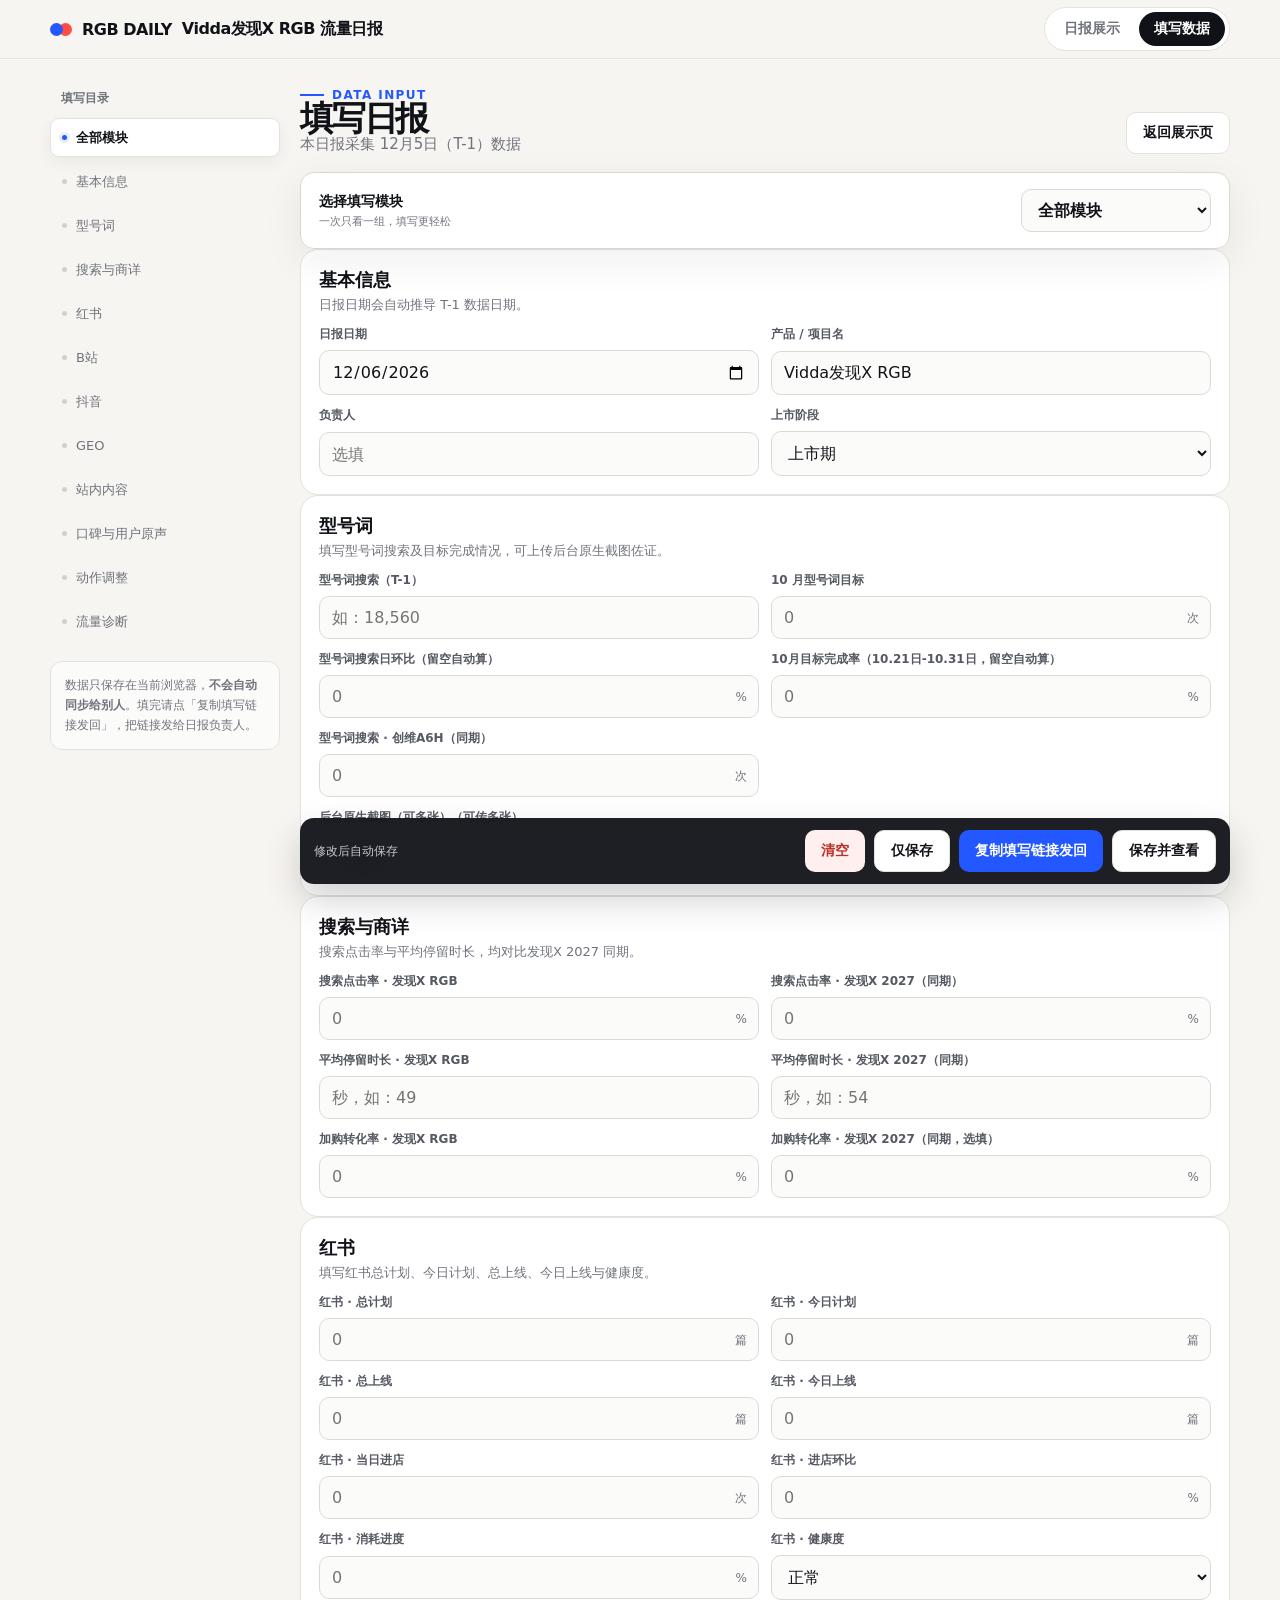
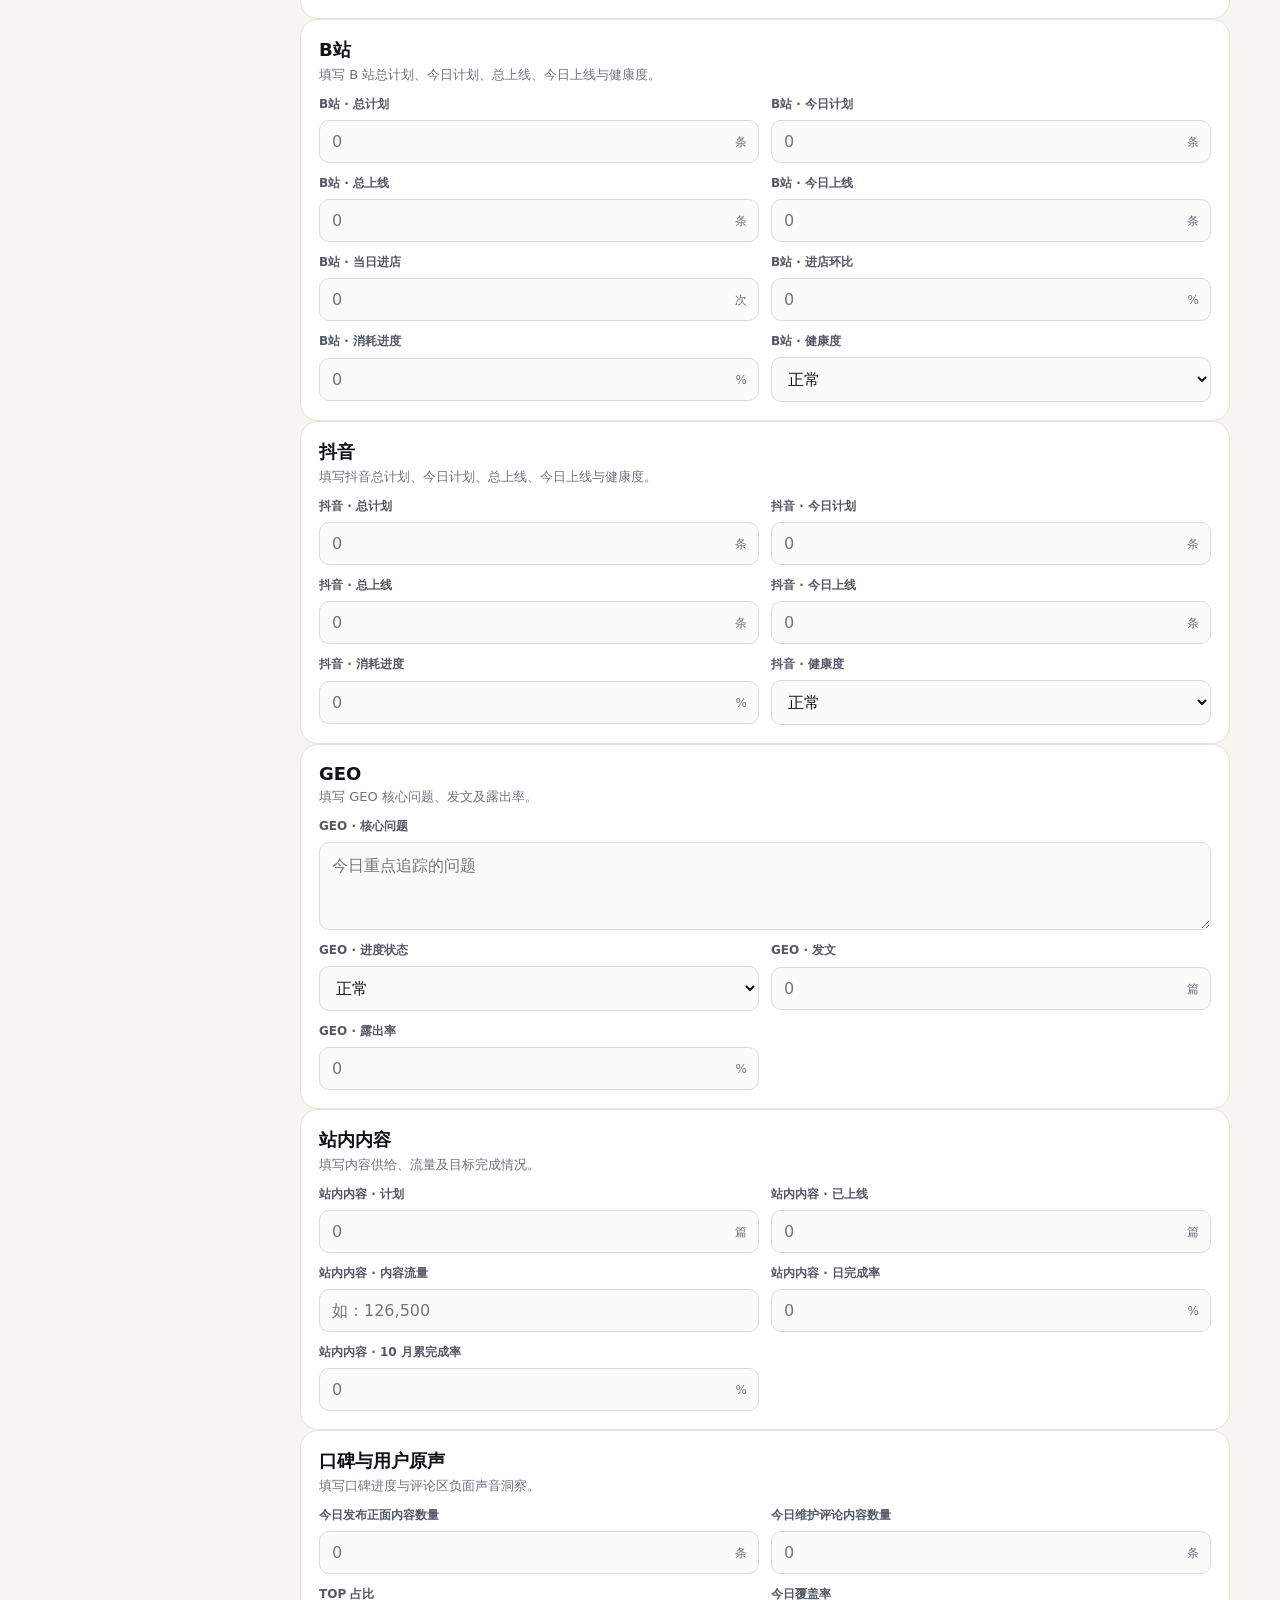
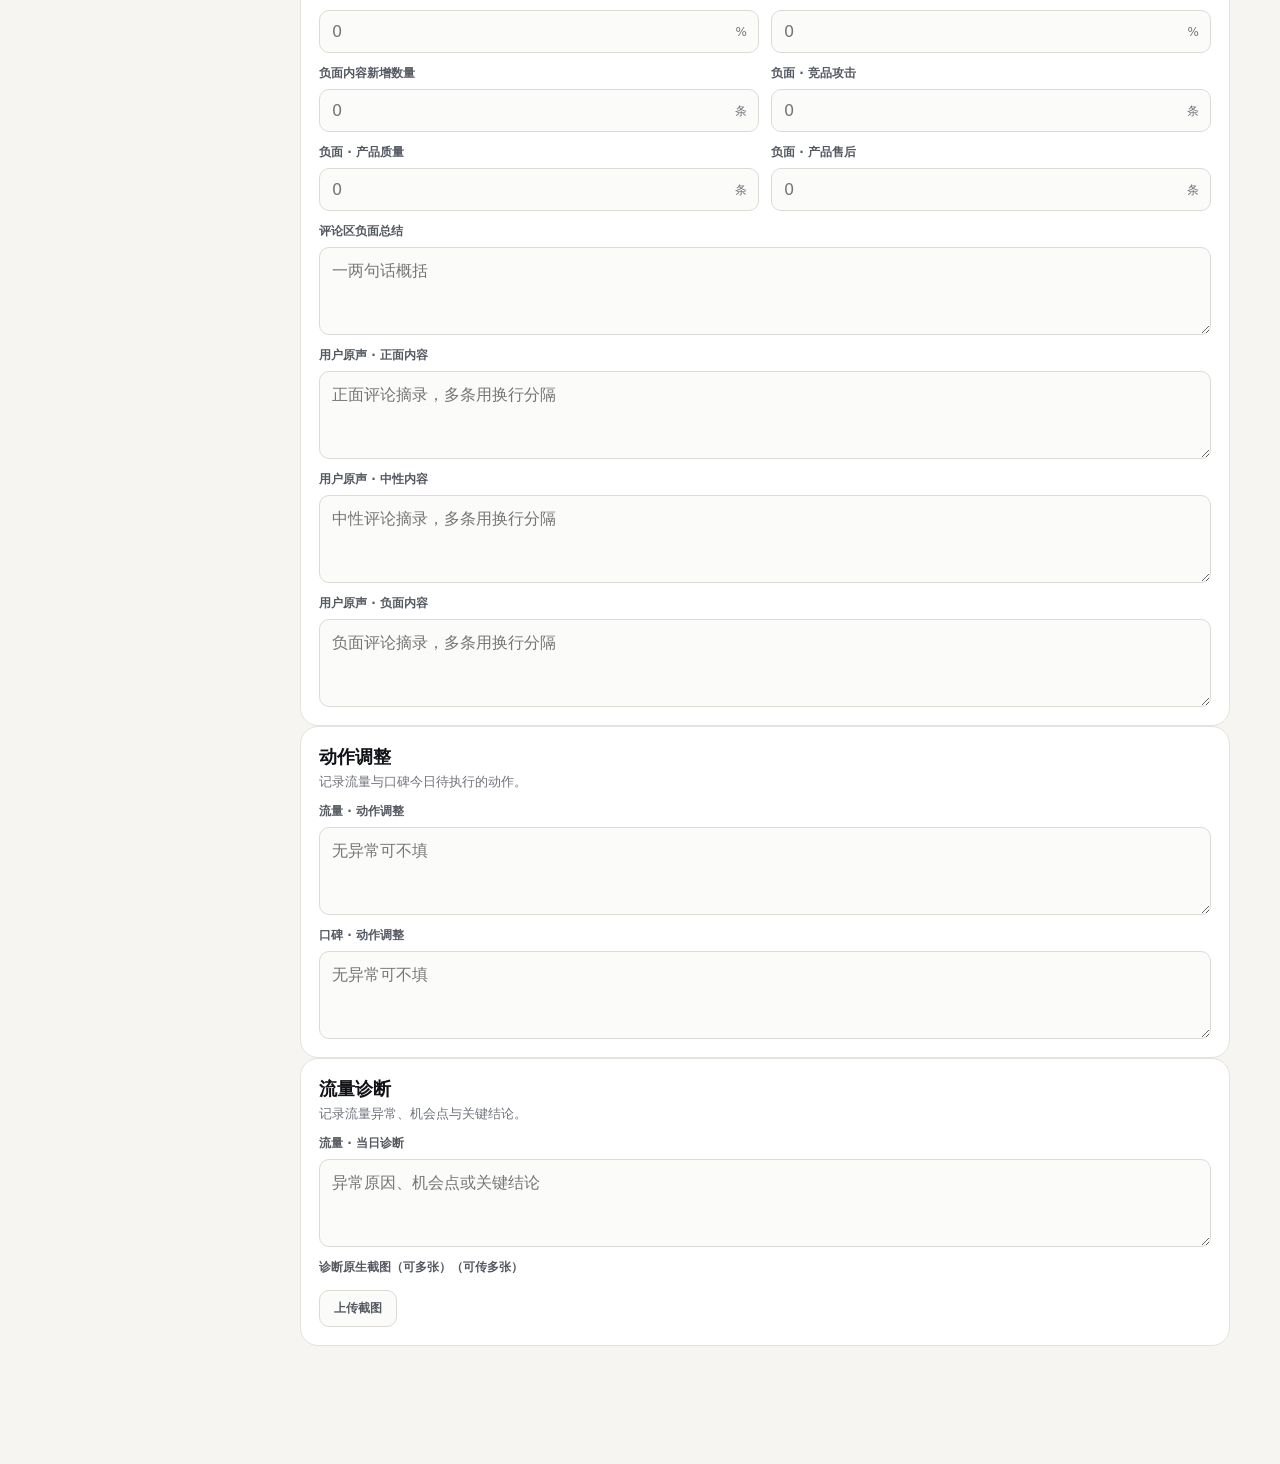
==== edit.html @ 8ae9f5fd "合并优先级改为：用户填写的非空值优先，归档只补空缺" ====
<!doctype html>
<html lang="zh-CN">
<head>
  <meta charset="utf-8">
  <meta name="viewport" content="width=device-width, initial-scale=1">
  <meta name="description" content="Vidda发现X RGB 流量日报填写页">
  <title>填写数据 · Vidda发现X RGB 流量日报</title>
  <link rel="stylesheet" href="styles.css">
</head>
<body>
  <header class="topbar">
    <div class="shell topbar-inner">
      <a class="brand" href="index.html"><i class="brand-mark"></i><span>RGB DAILY</span><span>Vidda发现X RGB 流量日报</span></a>
      <nav class="nav" aria-label="页面导航"><a href="index.html">日报展示</a><a class="active" href="edit.html">填写数据</a></nav>
    </div>
  </header>
  <main class="shell editor-wrap">
    <aside class="side-index">
      <div class="card-kicker" style="padding:0 11px 7px">填写目录</div>
      <nav id="section-nav"></nav>
      <div class="side-help">数据只保存在当前浏览器，<b>不会自动同步给别人</b>。填完请点「复制填写链接发回」，把链接发给日报负责人。</div>
    </aside>
    <div class="editor-main">
      <div class="editor-title">
        <div><div class="eyebrow">Data Input</div><h1>填写日报</h1><p class="subtitle" id="t1-hint">本日报采集 T-1 数据</p></div>
        <a class="btn secondary" href="index.html">返回展示页</a>
      </div>
      <form id="report-form"></form>
      <div class="editor-actions">
        <span class="save-state" id="save-state">修改后自动保存</span>
        <div class="actions"><button class="btn danger" type="button" id="reset-btn">清空</button><button class="btn secondary" type="button" id="save-btn">仅保存</button><button class="btn blue" type="button" id="shareback-btn">复制填写链接发回</button><button class="btn secondary" type="button" id="preview-btn">保存并查看</button></div>
      </div>
    </div>
  </main>
  <div class="toast" id="toast" role="status"></div>
  <script src="app.js?v=20261026d"></script>
  <script>
  /* 本机没有任何填写内容时，自动带入当天归档数据，避免打开是空表 */
  (function () {
    var STORE = 'rgb-daily-report-v1';
    var saved = {};
    try { saved = JSON.parse(localStorage.getItem(STORE) || '{}') || {}; } catch (e) { saved = {}; }
    var base = ['reportDate', 'productName', 'owner', 'stage'];
    var hasContent = Object.keys(saved).some(function (k) {
      return k.charAt(0) !== '_' && base.indexOf(k) < 0 && String(saved[k]).trim() !== '';
    });
    if (location.search.indexOf('d=') >= 0) return;
    var d = new Date(), p = function (n) { return String(n).padStart(2, '0'); };
    var date = d.getFullYear() + '-' + p(d.getMonth() + 1) + '-' + p(d.getDate());
    // 本地存的是今天这份就不覆盖；存的是旧日期则带入今天归档，避免编辑到过期数据
    if (hasContent && saved.reportDate === date) return;
    fetch('data/' + date + '.json', { cache: 'no-store' })
      .then(function (r) { return r.ok ? r.json() : null; })
      .catch(function () { return null; })
      .then(function (j) {
        if (!j || !Object.keys(j).length) return;
        localStorage.setItem(STORE, JSON.stringify(Object.assign({}, j, { reportDate: date })));
        location.reload();
      });
  })();
  </script>
</body>
</html>
---- styles.css ----
:root {
  --ink: #101217;
  --muted: #70737c;
  --paper: #f6f5f1;
  --card: #ffffff;
  --line: #e4e2dc;
  --blue: #2357ff;
  --red: #ff4d45;
  --green: #16875d;
  --amber: #c87b16;
  --radius: 18px;
  --shadow: 0 12px 40px rgba(23, 28, 43, .07);
}

* { box-sizing: border-box; }
html { scroll-behavior: smooth; }
body {
  margin: 0;
  background: var(--paper);
  color: var(--ink);
  font-family: Inter, "PingFang SC", "Microsoft YaHei", system-ui, -apple-system, sans-serif;
  -webkit-font-smoothing: antialiased;
}
button, input, textarea, select { font: inherit; }
a { color: inherit; }

.shell { width: min(1180px, calc(100% - 32px)); margin: 0 auto; }
.topbar {
  position: sticky; top: 0; z-index: 30;
  background: rgba(246, 245, 241, .86); backdrop-filter: blur(16px);
  border-bottom: 1px solid rgba(30, 30, 30, .08);
}
.topbar-inner { height: 58px; display: flex; align-items: center; justify-content: space-between; gap: 20px; }
.brand { display: flex; align-items: center; gap: 10px; font-weight: 850; letter-spacing: -.03em; text-decoration: none; }
.brand-mark { width: 13px; height: 13px; border-radius: 50%; background: var(--blue); box-shadow: 9px 0 0 var(--red); margin-right: 9px; }
.nav { display: flex; gap: 4px; padding: 4px; border: 1px solid var(--line); border-radius: 99px; background: #fff; }
.nav a { padding: 8px 15px; border-radius: 99px; text-decoration: none; color: var(--muted); font-size: 14px; font-weight: 700; }
.nav a.active { background: var(--ink); color: white; }

.hero { padding: 30px 0 18px; display: grid; grid-template-columns: 1fr auto; align-items: end; gap: 32px; }
.eyebrow { display: inline-flex; gap: 8px; align-items: center; color: var(--blue); font-size: 12px; font-weight: 900; letter-spacing: .12em; text-transform: uppercase; }
.eyebrow::before { content: ""; width: 24px; height: 2px; background: var(--blue); }
h1 { margin: 8px 0 8px; font-size: clamp(32px, 5vw, 58px); line-height: .98; letter-spacing: -.065em; }
.subtitle { margin: 0; color: var(--muted); font-size: 15px; }
.hero-date { text-align: right; }
.hero-date strong { display: block; font-size: 32px; letter-spacing: -.04em; }
.hero-date span { color: var(--muted); font-size: 13px; }

.actions { display: flex; flex-wrap: wrap; gap: 9px; }
.btn { border: 0; cursor: pointer; display: inline-flex; gap: 7px; align-items: center; justify-content: center; padding: 11px 16px; border-radius: 10px; background: var(--ink); color: white; font-weight: 750; font-size: 14px; text-decoration: none; transition: transform .15s ease, opacity .15s ease; }
.btn:hover { transform: translateY(-1px); }
.btn:disabled { cursor: wait; opacity: .65; transform: none; }
.btn.secondary { background: white; color: var(--ink); border: 1px solid var(--line); }
.btn.blue { background: var(--blue); }
.btn.danger { background: #fff0ef; color: #be2e28; }
.btn.small { padding: 8px 12px; font-size: 13px; }
.day-banner { display: flex; align-items: center; gap: 16px; flex-wrap: wrap; margin-bottom: 16px; padding: 13px 16px; border: 1px solid #ffe2b8; border-radius: 13px; background: #fff9ef; }
.day-banner p { flex: 1; min-width: 220px; margin: 0; color: #8a6320; font-size: 13px; line-height: 1.55; }
.day-banner p b { color: #7a5210; }

.report-grid { display: grid; grid-template-columns: repeat(12, 1fr); gap: 12px; padding-bottom: 36px; }
.card { grid-column: span 12; background: var(--card); border: 1px solid var(--line); border-radius: var(--radius); padding: 17px 18px; box-shadow: var(--shadow); }
.card.half { grid-column: span 6; }
.card.third { grid-column: span 4; }
.card-head { display: flex; justify-content: space-between; align-items: center; gap: 16px; margin-bottom: 13px; }
.card h2 { margin: 0; font-size: 18px; letter-spacing: -.03em; }
.card-kicker { color: var(--muted); font-size: 12px; font-weight: 700; }
.accent-line { width: 46px; height: 4px; background: var(--blue); border-radius: 5px; }
.accent-line.red { background: var(--red); }
.accent-line.green { background: var(--green); }
.accent-line.amber { background: var(--amber); }

.metrics { display: grid; grid-template-columns: repeat(4, minmax(0, 1fr)); gap: 1px; background: var(--line); border: 1px solid var(--line); border-radius: 13px; overflow: hidden; }
.metric-groups { display: grid; gap: 12px; }
.metric-group { display: grid; gap: 8px; }
.metric-group-label { display: flex; align-items: center; gap: 9px; color: #555962; font-size: 12px; font-weight: 850; letter-spacing: .04em; }
.metric-group-label::before { content: ""; width: 7px; height: 7px; border-radius: 50%; background: var(--blue); }
.metric-group-label small { margin-left: auto; color: #90939b; font-size: 11px; font-weight: 600; letter-spacing: 0; }
.metric-group.secondary .metric-group-label::before { background: var(--red); }
.metric { background: #fff; padding: 12px 13px; min-height: 76px; }
.metric label { display: block; color: var(--muted); font-size: 12px; line-height: 1.35; min-height: 0; }
.metric strong { display: block; margin-top: 5px; font-size: 22px; letter-spacing: -.04em; overflow-wrap: anywhere; }
.metric strong.empty { color: #c8c6c0; }
.metrics.comparison-grid { grid-template-columns: repeat(2, minmax(0, 1fr)); }
.benchmark-col { display: grid; gap: 8px; align-content: start; min-width: 0; }
.benchmark-col .trend-chart { min-width: 0; }
.metric.with-benchmark { min-height: 98px; display: flex; flex-direction: column; }
.benchmark { display: flex; align-items: baseline; gap: 8px; margin-top: auto; padding-top: 8px; border-top: 1px dashed #e6e4df; color: #8a8880; font-size: 12.5px; line-height: 1.35; }
.benchmark b { font-size: 16px; font-weight: 800; color: #4a4843; letter-spacing: -.02em; white-space: nowrap; }
.trend-panel { margin-top: 2px; border: 1px solid var(--line); border-radius: 13px; background: #fbfbfa; overflow: hidden; }
.trend-panel summary { display: flex; align-items: center; justify-content: space-between; gap: 18px; padding: 11px 15px; cursor: pointer; list-style: none; user-select: none; }
.trend-panel summary::-webkit-details-marker { display: none; }
.trend-panel summary span { display: flex; align-items: baseline; gap: 10px; }
.trend-panel summary b { font-size: 13px; }
.trend-panel summary small { color: var(--muted); font-size: 11px; }
.trend-panel summary i { color: #8c8f97; font-size: 11px; font-style: normal; }
.trend-panel summary i::before { content: "点击展开"; }
.trend-panel summary i::after { content: "↓"; display: inline-block; margin-left: 7px; transition: transform .2s ease; }
.trend-panel[open] summary { border-bottom: 1px solid var(--line); background: white; }
.trend-panel[open] summary i::before { content: "收起"; }
.trend-panel[open] summary i::after { transform: rotate(180deg); }
.trend-chart-head { display: flex; justify-content: space-between; align-items: baseline; padding: 12px 16px 0; color: var(--muted); font-size: 11px; }
.trend-chart-head b { color: var(--ink); font-size: 14px; }
.trend-chart-scroll { overflow-x: auto; padding: 0 8px 6px; }
.trend-chart { display: block; width: 100%; min-width: 560px; height: 210px; overflow: visible; }
.trend-chart-lg { min-width: 720px; height: 205px; }
.trend-chart-lg .trend-grid text, .trend-chart-lg .trend-date { font-size: 13px; }
.trend-chart-lg .trend-value { font-size: 14px; }
.trend-chart-lg .trend-line { stroke-width: 3.5; }
.trend-chart-lg .trend-point circle { r: 6; stroke-width: 3.5; }
.trend-panel-lg .trend-chart-head b { font-size: 17px; }
.trend-panel-lg summary b { font-size: 14px; }
.trend-grid line { stroke: #e6e7eb; stroke-width: 1; stroke-dasharray: 4 5; }
.trend-grid text, .trend-date { fill: #90939b; font-size: 10px; }
.trend-area { fill: rgba(35,87,255,.07); }
.trend-line { fill: none; stroke: var(--blue); stroke-width: 3; stroke-linecap: round; stroke-linejoin: round; }
.trend-point circle { fill: white; stroke: var(--blue); stroke-width: 3; }
.trend-value { fill: #343842; font-size: 10px; font-weight: 750; }
.trend-empty { padding: 18px; color: #aaa9a4; font-size: 13px; text-align: center; }
.subsection { margin-top: 16px; padding-top: 13px; border-top: 1px solid var(--line); }
.subsection.is-first { margin-top: 0; padding-top: 0; border-top: 0; }
.subsection-title { display: flex; align-items: baseline; justify-content: space-between; gap: 12px; margin-bottom: 12px; font-size: 14px; font-weight: 850; }
.subsection-title small { color: var(--muted); font-size: 10px; letter-spacing: .12em; }
.content-metrics { grid-template-columns: repeat(3, minmax(0, 1fr)); }
.rep-metrics { grid-template-columns: repeat(4, minmax(0, 1fr)); }
.content-metrics .metric, .rep-metrics .metric { padding: 13px 14px; min-height: 72px; }
.content-metrics .metric label, .rep-metrics .metric label { min-height: 0; font-size: 11px; line-height: 1.3; }
.content-metrics .metric strong, .rep-metrics .metric strong { margin-top: 5px; font-size: 18px; letter-spacing: -.03em; }
.reputation-layout { display: grid; grid-template-columns: 1fr 1fr; gap: 28px; }
.reputation-metrics { grid-template-columns: repeat(2, minmax(0, 1fr)); }
.voice-stack { display: grid; align-content: start; }
.diagnosis-inline { margin-top: 28px; }

.channel-grid { display: grid; grid-template-columns: repeat(2, minmax(0, 1fr)); gap: 10px; }
.channel-card { padding: 13px 14px; border: 1px solid var(--line); border-radius: 13px; background: #fff; }
.channel-name { display: flex; align-items: center; gap: 8px; margin-bottom: 10px; font-size: 15px; font-weight: 850; }
.dot { width: 8px; height: 8px; border-radius: 50%; background: var(--blue); }
.channel-card:nth-child(2) .dot { background: #ef4f71; }
.channel-card:nth-child(3) .dot { background: #111; }
.channel-card:nth-child(4) .dot { background: var(--green); }
.channel-stats { display: grid; grid-template-columns: repeat(4, minmax(0, 1fr)); gap: 9px 8px; }
.channel-stats.geo-stats { grid-template-columns: repeat(2, minmax(0, 1fr)); }
.channel-stat { min-width: 0; }
.channel-stat.wide { grid-column: 1 / -1; }
.channel-stat span { display: block; color: var(--muted); font-size: 10px; line-height: 1.3; }
.channel-stat b { display: block; margin-top: 3px; color: #353943; font-size: 16px; font-weight: 750; line-height: 1.35; overflow-wrap: anywhere; letter-spacing: -.02em; }
.cost-stat { padding-top: 2px; border-top: 1px dashed var(--line); margin-top: 2px; }
.cost-bar { height: 5px; margin-top: 7px; border-radius: 4px; background: #ecedf1; overflow: hidden; }
.cost-bar i { display: block; height: 100%; border-radius: 4px; background: linear-gradient(90deg, #6d92ff, #2357ff); transition: width .35s ease; }
.dod-tag { display: inline-block; margin-top: 3px; font-size: 11px; font-weight: 800; letter-spacing: 0; }
.dod-tag.up { color: #d8382f; }
.dod-tag.down { color: #16875d; }
.dod-tag.flat { color: #90939b; }
.health-chip { display: inline-flex; align-items: center; padding: 2px 9px; border-radius: 999px; font-size: 11px; font-weight: 800; letter-spacing: 0; }
.health-chip.ok { background: #e6f6ee; color: #16875d; }
.health-chip.lag { background: #ffeeed; color: #d8382f; }
.health-chip.geo-ok { background: #ffeeed; color: #d8382f; }
.health-chip.geo-lag { background: #eaf1ff; color: #2357ff; }
.card-title-row { display: flex; align-items: center; gap: 12px; flex-wrap: wrap; }
.time-chip { display: inline-flex; align-items: center; padding: 4px 10px; border-radius: 999px; background: #eef2ff; color: #2357ff; font-size: 11px; font-weight: 750; letter-spacing: 0; white-space: nowrap; }
.neg-pie-wrap { display: flex; align-items: center; gap: 18px; padding: 12px 14px; border: 1px solid var(--line); border-radius: 13px; background: #fff; }
.insight-row { display: flex; gap: 16px; align-items: center; }
.insight-row .neg-pie-wrap { flex: 0 0 58%; min-width: 0; }
.insight-row .note { flex: 1; min-width: 0; }
.neg-total { flex: 0 0 auto; padding-right: 24px; margin-right: -4px; border-right: 1px solid var(--line); min-width: 108px; }
.neg-total span { display: block; color: var(--muted); font-size: 11px; line-height: 1.3; }
.neg-total b { display: block; margin-top: 7px; color: #343842; font-size: 30px; font-weight: 800; letter-spacing: -.045em; line-height: 1; }
.neg-total b small { margin-left: 3px; font-size: 13px; font-weight: 700; color: var(--muted); letter-spacing: 0; }
.neg-total b.empty { font-size: 18px; color: #c8c6c0; letter-spacing: 0; }
.neg-pie { width: 128px; height: 128px; flex: 0 0 auto; }
.neg-pie-total { font-size: 22px; font-weight: 800; fill: #343842; }
.neg-pie-unit { font-size: 10px; fill: #90939b; }
.neg-pie-empty { padding: 26px 18px; color: #aaa9a4; font-size: 13px; text-align: center; flex: 1; }
.neg-legend { display: grid; gap: 10px; flex: 1; min-width: 0; }
.neg-legend-item { display: flex; align-items: center; gap: 9px; font-size: 13px; }
.neg-legend-item i { width: 9px; height: 9px; border-radius: 3px; flex: 0 0 auto; }
.neg-legend-item span { color: #555962; flex: 1; }
.neg-legend-item b { font-weight: 750; color: #353943; }
.neg-legend-item small { color: #90939b; min-width: 34px; text-align: right; }

.note { border-left: 3px solid var(--blue); padding: 3px 0 3px 16px; line-height: 1.75; color: #353943; white-space: pre-wrap; }
.note.negative { border-color: var(--red); }
.note.positive { border-color: #2aa06a; }
.note + .note { margin-top: 12px; }
.note-label { display: block; color: var(--muted); font-size: 12px; font-weight: 800; margin-bottom: 2px; }
.empty-state { color: #aaa9a4; font-size: 14px; }

/* 原位可编辑：默认无痕，hover 浅底，focus 蓝底 */
[contenteditable="true"] { outline: none; border-radius: 5px; padding: 0 3px; margin: 0 -3px; cursor: text; }
[contenteditable="true"]:hover { background: #f1f3fb; box-shadow: 0 0 0 3px #f1f3fb; }
[contenteditable="true"]:focus { background: #e8eeff; box-shadow: 0 0 0 3px #e8eeff; }
.note-body { display: block; }
.note-body:empty::before { content: "点击填写"; color: #c8c6c0; }
.health-chip[data-health] { cursor: pointer; }
@media print {
  [contenteditable="true"] { background: none !important; box-shadow: none !important; }
}

.shot-view { margin-top: 10px; display: flex; flex-wrap: wrap; gap: 8px; align-items: flex-start; }
.shot-view img { display: block; height: 104px; width: auto; max-width: 190px; object-fit: cover; border: 1px solid var(--line); border-radius: 9px; cursor: zoom-in; }
.shot-view.voice { flex-direction: row; flex-wrap: wrap; }
.shot-view.voice img { height: 200px; width: auto; max-width: 400px; object-fit: contain; background: #fff; border-radius: 10px; }
.num-hl { font-weight: 800; color: #191817; background: #ffe9a8; padding: 0 3px; border-radius: 3px; }
#rich-bar { position: absolute; z-index: 260; display: flex; gap: 4px; padding: 4px; border-radius: 10px; background: #fff; border: 1px solid var(--line); box-shadow: 0 8px 24px rgba(0, 0, 0, .16); }
#rich-bar button { border: 0; background: #f4f3f0; border-radius: 7px; padding: 4px 10px; font-size: 12px; font-weight: 750; cursor: pointer; }
#rich-bar button[data-c="#d8382f"] { color: #d8382f; }
#rich-bar button[data-c="#2357ff"] { color: #2357ff; }
.note-body font { font-weight: 800; }
.note-label { display: flex; align-items: center; justify-content: space-between; }
.auto-btn { border: 1px solid var(--line); border-radius: 999px; background: #fff; color: var(--blue); font-size: 11px; font-weight: 750; padding: 2px 10px; cursor: pointer; }
.auto-btn:hover { border-color: var(--blue); background: #eef3ff; }
.shot-field { gap: 8px; }
.shot-preview { display: flex; flex-wrap: wrap; gap: 10px; }
.shot-thumb { position: relative; display: inline-block; }
.shot-thumb img { display: block; height: 96px; width: auto; max-width: 180px; object-fit: cover; border: 1px solid var(--line); border-radius: 9px; cursor: zoom-in; }
.shot-thumb .shot-remove { position: absolute; top: -7px; right: -7px; width: 20px; height: 20px; padding: 0; border: 0; border-radius: 50%; background: rgba(24, 23, 21, .78); color: #fff; font-size: 12px; line-height: 20px; cursor: pointer; }
.shot-btn { display: inline-flex; align-items: center; justify-content: center; width: fit-content; padding: 9px 14px; border: 1px solid #dcdad4; border-radius: 10px; background: #fbfbfa; font-size: 13px; font-weight: 750; cursor: pointer; }
.shot-btn:hover { border-color: var(--blue); color: var(--blue); }

.footer { border-top: 1px solid var(--line); padding: 16px 0 24px; color: var(--muted); font-size: 12px; display: flex; justify-content: space-between; gap: 20px; }

/* Editor */
.editor-wrap { display: grid; grid-template-columns: 230px minmax(0, 1fr); gap: 20px; align-items: start; padding: 22px 0 40px; }
.side-index { position: sticky; top: 90px; display: grid; gap: 4px; }
#section-nav { display: grid; gap: 5px; width: 100%; }
.side-index a { display: flex; align-items: center; gap: 9px; width: 100%; min-height: 39px; padding: 9px 11px; border: 1px solid transparent; border-radius: 9px; color: var(--muted); font-size: 13px; text-decoration: none; white-space: nowrap; }
.side-index a::before { content: ""; flex: 0 0 auto; width: 5px; height: 5px; border-radius: 50%; background: #d2d0ca; }
.side-index a:hover { background: rgba(255,255,255,.65); color: var(--ink); }
.side-index a.active { border-color: var(--line); background: white; color: var(--ink); font-weight: 800; box-shadow: 0 5px 16px rgba(23,28,43,.06); }
.side-index a.active::before { background: var(--blue); box-shadow: 0 0 0 3px rgba(35,87,255,.1); }
.side-help { margin-top: 16px; padding: 14px; border: 1px solid var(--line); background: rgba(255,255,255,.6); border-radius: 12px; color: var(--muted); font-size: 12px; line-height: 1.65; }
.editor-main { display: grid; gap: 12px; }
.editor-title { display: flex; align-items: end; justify-content: space-between; gap: 20px; margin-bottom: 6px; }
.editor-title h1 { font-size: 34px; margin: 0; }
.form-card { background: white; border: 1px solid var(--line); border-radius: var(--radius); padding: 18px; scroll-margin-top: 90px; }
.form-card.module-hidden { display: none; }
.module-picker { position: sticky; top: 78px; z-index: 15; display: flex; align-items: center; justify-content: space-between; gap: 20px; padding: 16px 18px; border: 1px solid #d9d7d1; border-radius: 14px; background: rgba(255,255,255,.94); box-shadow: var(--shadow); backdrop-filter: blur(12px); scroll-margin-top: 82px; }
.module-picker span { display: block; font-size: 14px; font-weight: 850; }
.module-picker small { display: block; margin-top: 3px; color: var(--muted); font-size: 11px; }
.module-picker select { min-width: 190px; border: 1px solid #dcdad4; border-radius: 10px; background: #fbfbfa; padding: 10px 34px 10px 12px; color: var(--ink); font-weight: 750; outline: none; }
.module-picker select:focus { border-color: var(--blue); box-shadow: 0 0 0 3px rgba(35,87,255,.1); }
.form-card h2 { margin: 0 0 4px; font-size: 18px; }
.form-desc { color: var(--muted); font-size: 13px; margin-bottom: 12px; }
.form-grid { display: grid; grid-template-columns: repeat(2, minmax(0, 1fr)); gap: 12px; }
.field { display: grid; gap: 7px; }
.field.full { grid-column: 1 / -1; }
.field label { font-size: 12px; font-weight: 800; color: #555962; }
.field input, .field textarea, .field select { width: 100%; border: 1px solid #dcdad4; background: #fbfbfa; border-radius: 10px; padding: 11px 12px; outline: none; color: var(--ink); }
.field input:focus, .field textarea:focus, .field select:focus { border-color: var(--blue); box-shadow: 0 0 0 3px rgba(35,87,255,.1); background: white; }
.field textarea { min-height: 88px; resize: vertical; line-height: 1.55; }
.unit-input { position: relative; }
.unit-input input { padding-right: 52px; }
.unit-input span { position: absolute; right: 12px; top: 50%; transform: translateY(-50%); color: var(--muted); font-size: 12px; pointer-events: none; }
.editor-actions { position: sticky; bottom: 16px; z-index: 20; display: flex; justify-content: space-between; align-items: center; gap: 12px; background: rgba(16,18,23,.94); color: white; padding: 12px 14px; border-radius: 14px; box-shadow: 0 16px 36px rgba(0,0,0,.18); backdrop-filter: blur(12px); }
.save-state { font-size: 12px; color: #c7c9cf; }
.toast { position: fixed; left: 50%; bottom: 28px; transform: translate(-50%, 20px); background: var(--ink); color: white; padding: 11px 16px; border-radius: 10px; opacity: 0; pointer-events: none; transition: .2s; z-index: 50; font-size: 13px; box-shadow: var(--shadow); }
.toast.show { opacity: 1; transform: translate(-50%, 0); }
.exporting-image .actions { display: none !important; }
.exporting-image .trend-panel:not([open]) { display: none; }

@media (max-width: 800px) {
  .shell { width: min(100% - 20px, 680px); }
  .topbar-inner { height: 60px; }
  .brand span:last-child { display: none; }
  .hero { padding-top: 38px; grid-template-columns: 1fr; }
  .hero-date { text-align: left; }
  .card.half, .card.third { grid-column: span 12; }
  .metrics { grid-template-columns: repeat(2, 1fr); }
  .metrics.comparison-grid { grid-template-columns: 1fr; }
  .trend-panel summary span { align-items: flex-start; flex-direction: column; gap: 2px; }
  .content-metrics, .reputation-metrics { grid-template-columns: repeat(2, 1fr); }
  .neg-pie-wrap { flex-wrap: wrap; gap: 18px; }
  .neg-total { border-right: 0; padding-right: 0; margin-right: 0; min-width: 0; }
  .reputation-layout { grid-template-columns: 1fr; }
  .channel-grid { grid-template-columns: 1fr; }
  .editor-wrap { grid-template-columns: 1fr; }
  .side-index { display: none; }
  .module-picker { top: 70px; align-items: stretch; flex-direction: column; gap: 10px; }
  .module-picker select { width: 100%; }
  .form-grid { grid-template-columns: 1fr; }
  .field.full { grid-column: auto; }
  .editor-title { align-items: start; flex-direction: column; }
  .editor-actions { flex-direction: column; align-items: stretch; }
  .editor-actions .actions { display: grid; grid-template-columns: 1fr 1fr; }
}

@media print {
  body { background: white; }
  .topbar, .actions, .footer { display: none !important; }
  .shell { width: 100%; }
  .hero { padding: 14px 0 16px; }
  .report-grid { gap: 10px; padding: 0; }
  .card { box-shadow: none; break-inside: avoid; padding: 14px; }
}

/* 日期切换（后加，沿用页面现有变量） */
.date-switch { margin-top: 10px; }
.date-switch select {
  font: inherit; font-size: 13px; font-weight: 600; color: var(--ink);
  background: white; border: 1px solid var(--line); border-radius: 9px;
  padding: 7px 10px; cursor: pointer; outline: none; max-width: 160px;
}
.date-switch select:hover { border-color: #C9C2B4; }
.date-switch select:focus { border-color: var(--blue); }
@media print { .date-switch { display: none !important; } }
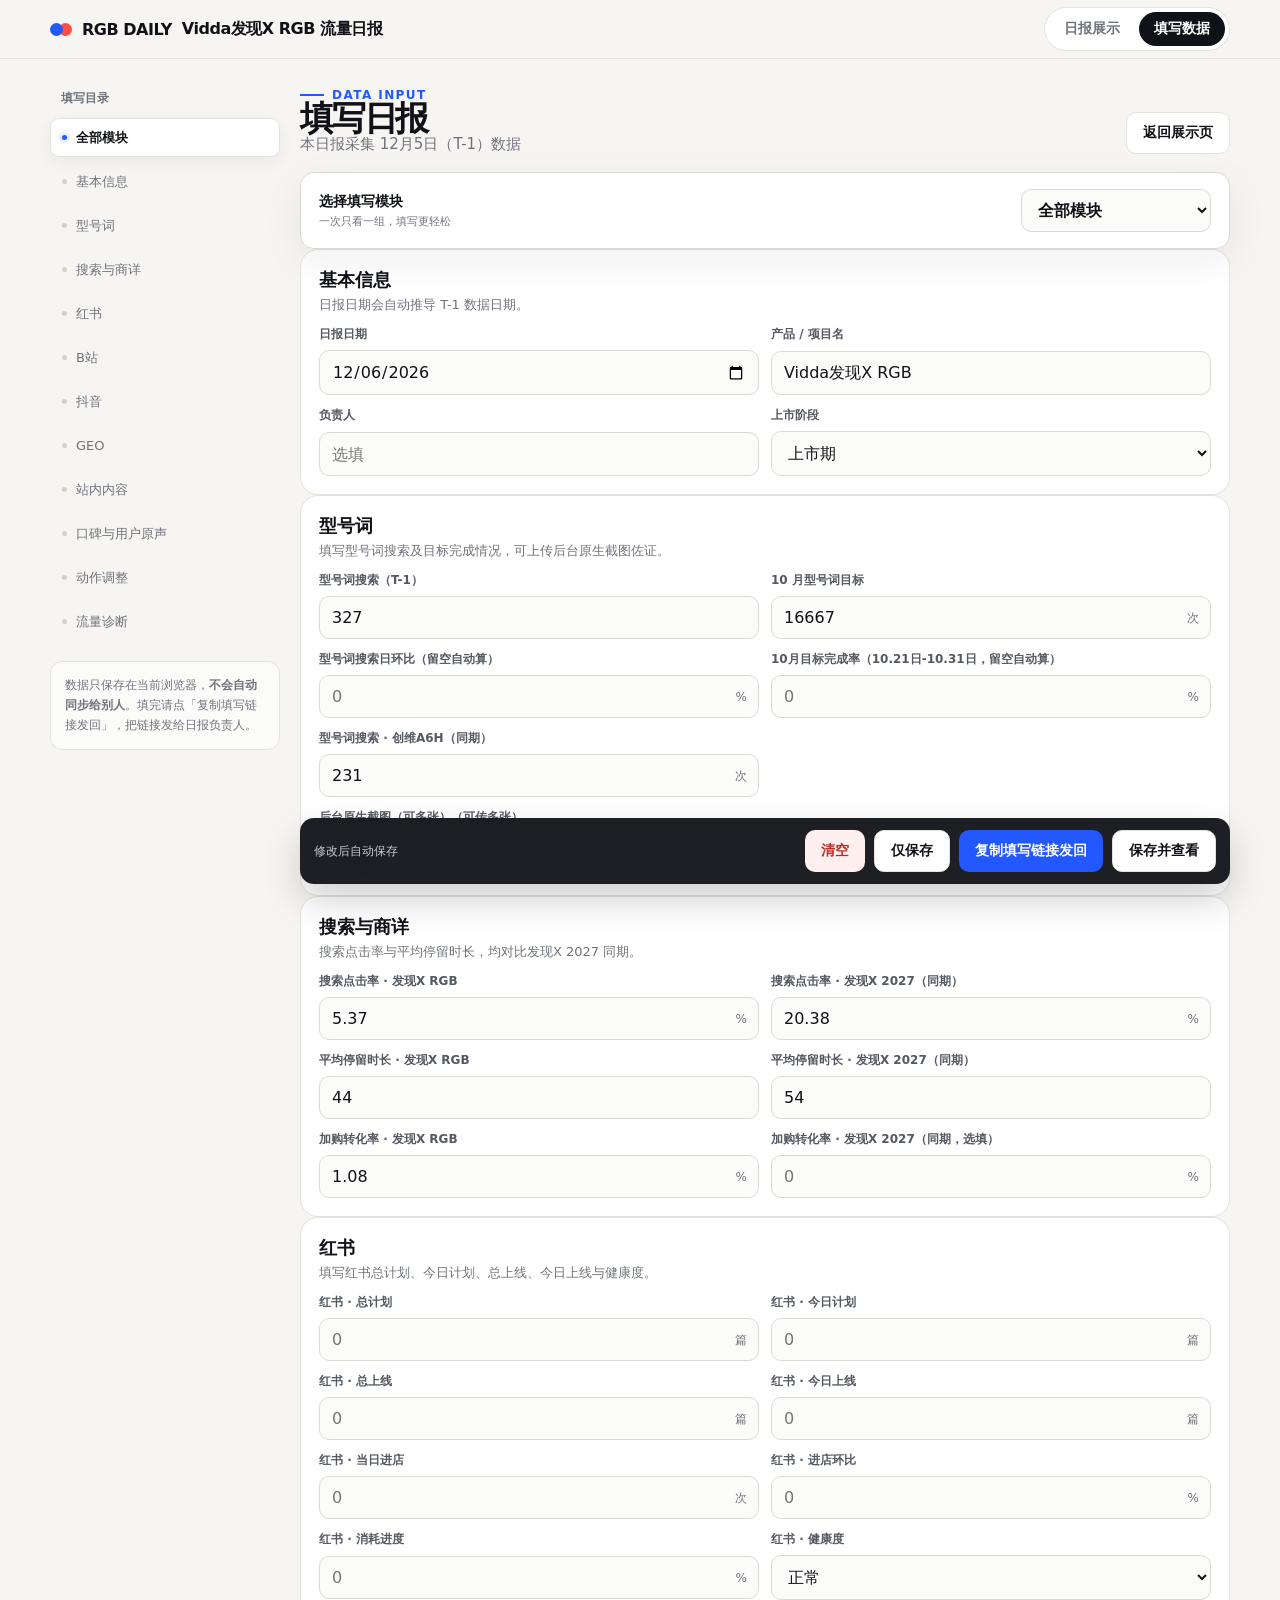
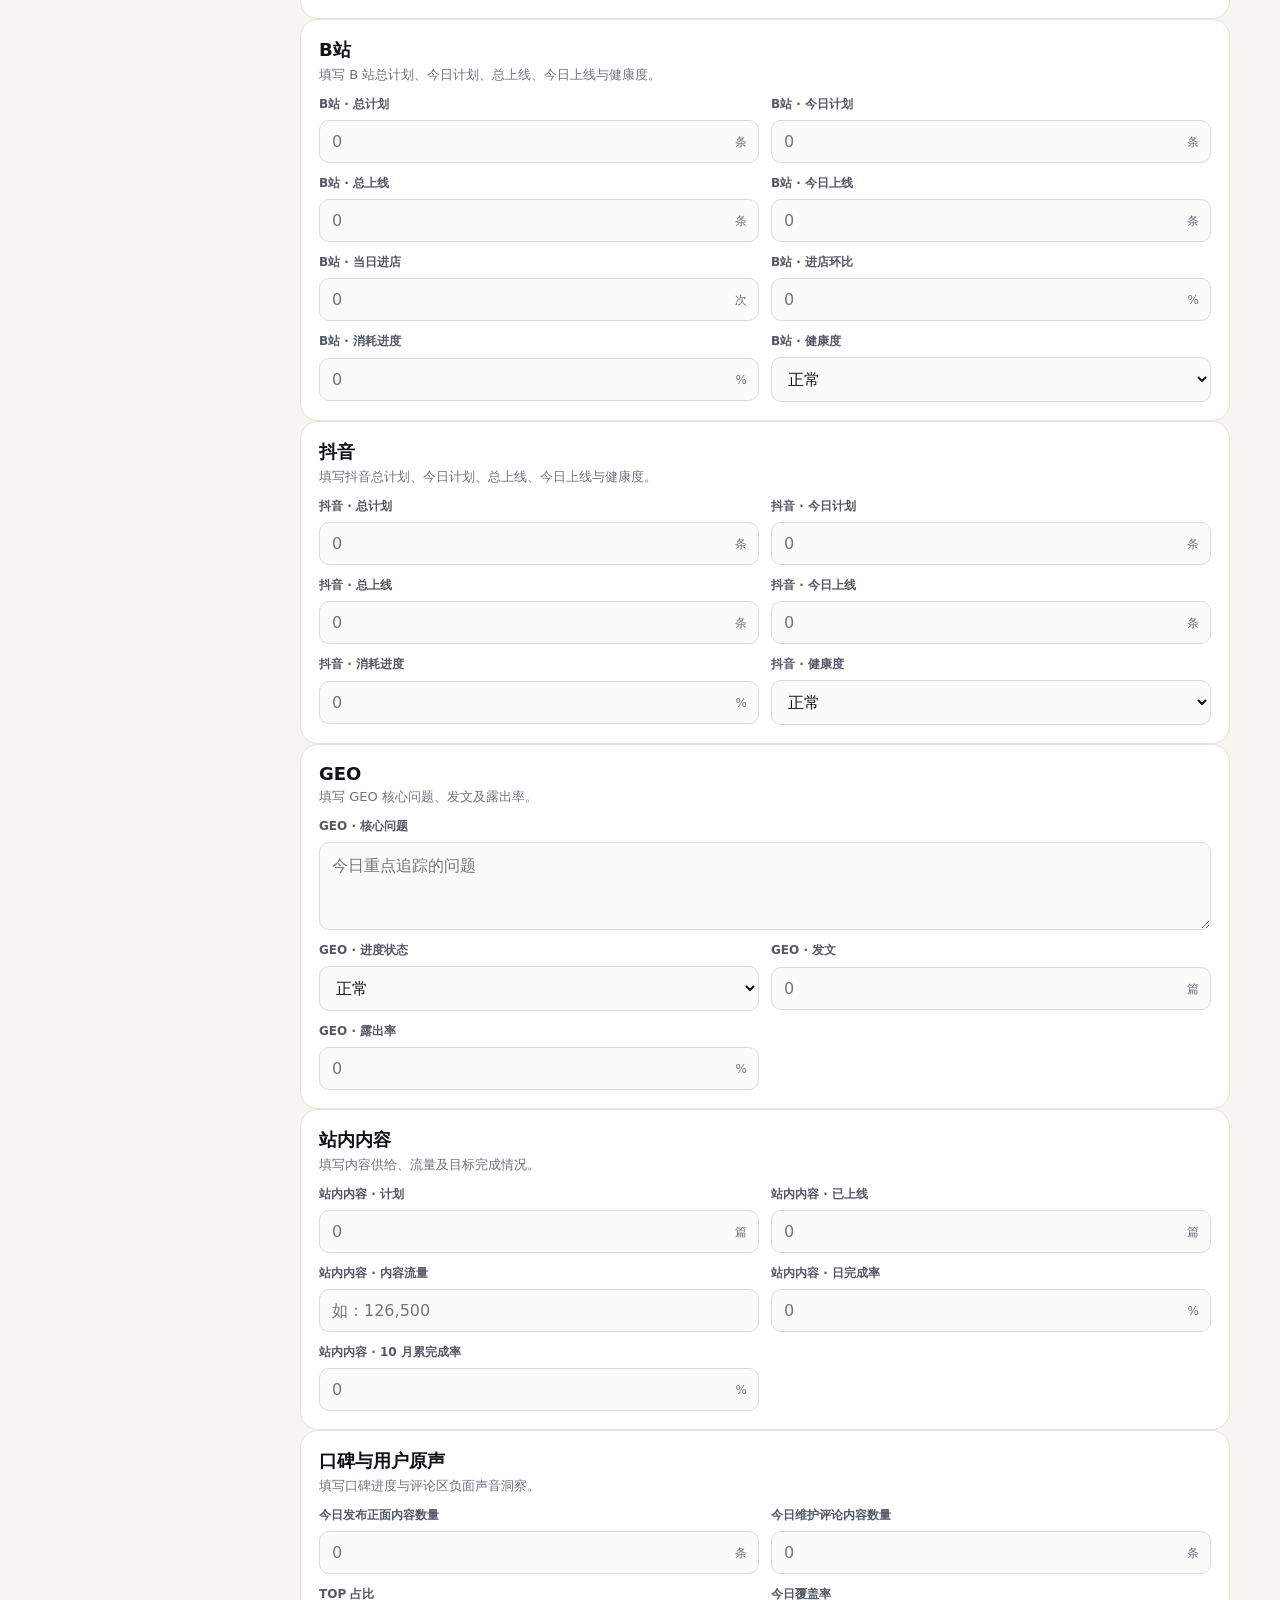
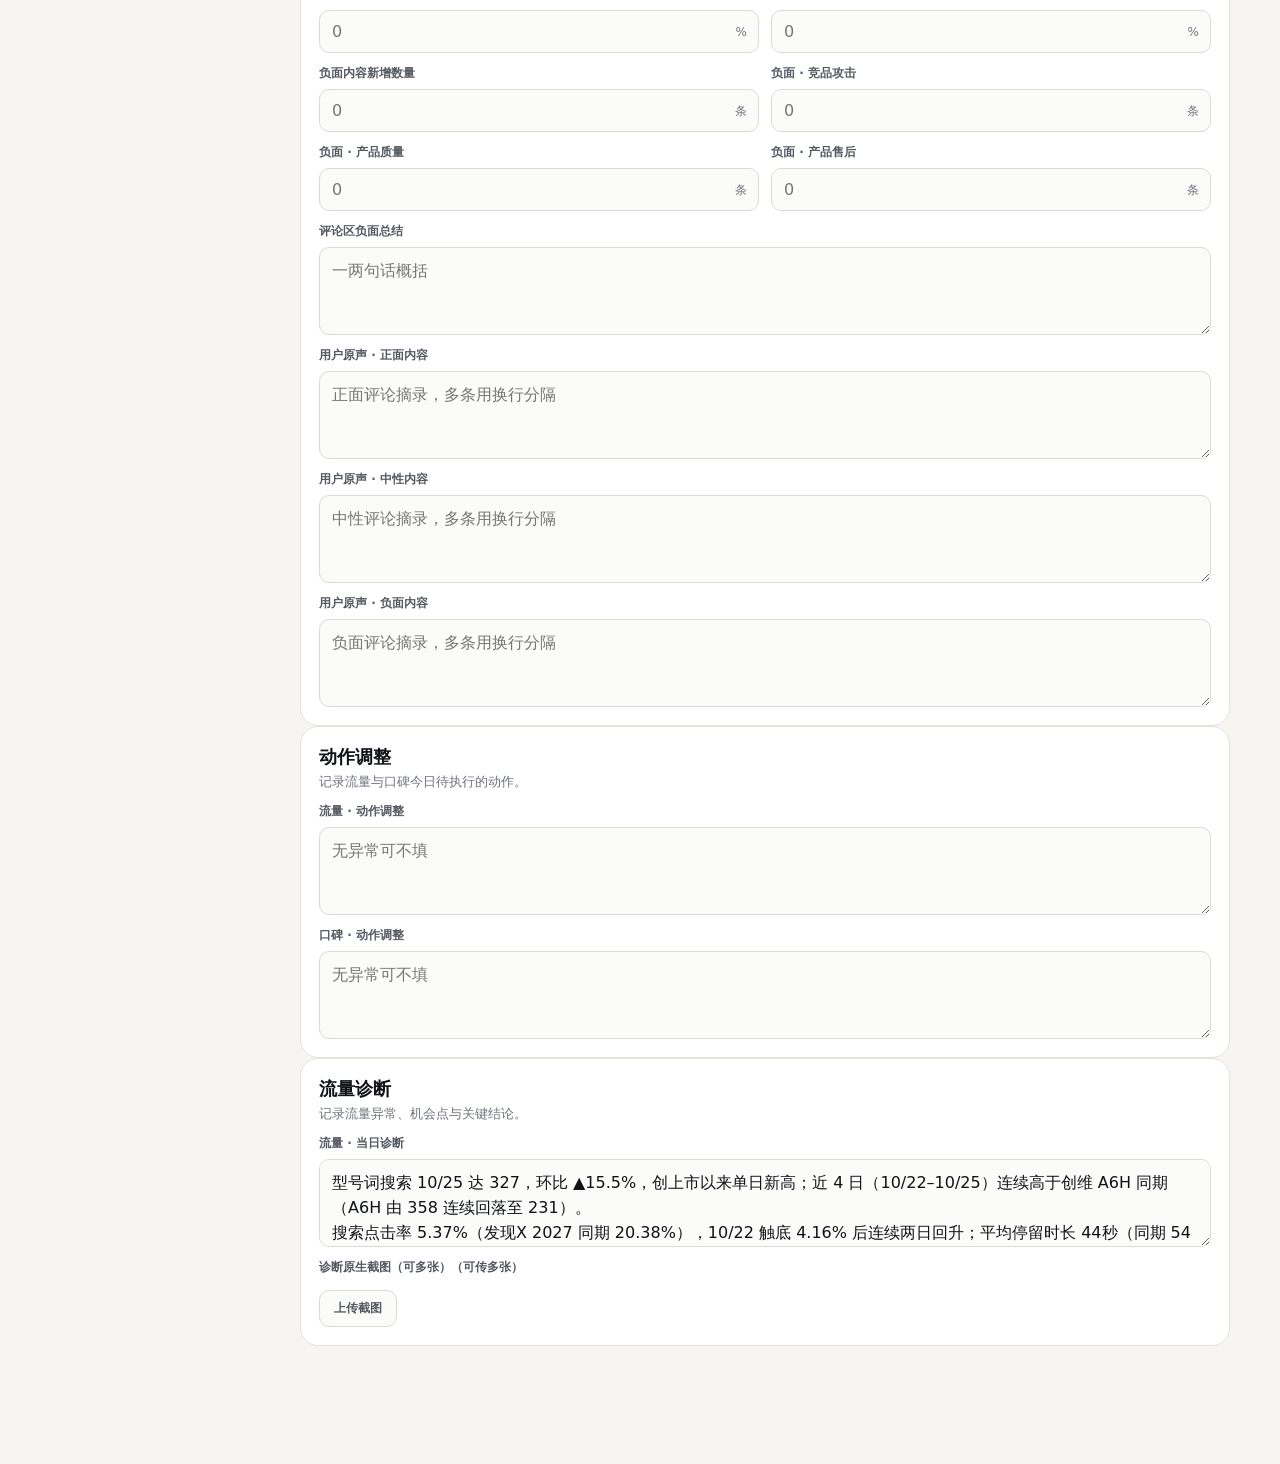
==== commit d9d775d4: "编辑页兜底：当天无归档时回退到归档最新一期作为底稿，趋势历史随 _trends 带入" ====
--- a/edit.html
+++ b/edit.html
@@ -33,7 +33,7 @@
     </div>
   </main>
   <div class="toast" id="toast" role="status"></div>
-  <script src="app.js?v=20261026d"></script>
+  <script src="app.js?v=20261026e"></script>
   <script>
   /* 本机没有任何填写内容时，自动带入当天归档数据，避免打开是空表 */
   (function () {
@@ -47,15 +47,29 @@
     if (location.search.indexOf('d=') >= 0) return;
     var d = new Date(), p = function (n) { return String(n).padStart(2, '0'); };
     var date = d.getFullYear() + '-' + p(d.getMonth() + 1) + '-' + p(d.getDate());
-    // 本地存的是今天这份就不覆盖；存的是旧日期则带入今天归档，避免编辑到过期数据
+    // 本地存的是今天这份就不覆盖；存的是旧日期则带入归档，避免编辑到过期数据
     if (hasContent && saved.reportDate === date) return;
-    fetch('data/' + date + '.json', { cache: 'no-store' })
-      .then(function (r) { return r.ok ? r.json() : null; })
-      .catch(function () { return null; })
-      .then(function (j) {
-        if (!j || !Object.keys(j).length) return;
-        localStorage.setItem(STORE, JSON.stringify(Object.assign({}, j, { reportDate: date })));
-        location.reload();
+    // 先试今天的归档，没有则回退到归档最新一期作为底稿（趋势历史随 _trends 一起带入）
+    fetch('data/manifest.json', { cache: 'no-store' })
+      .then(function (r) { return r.ok ? r.json() : { dates: [] }; })
+      .catch(function () { return { dates: [] }; })
+      .then(function (mf) {
+        var dates = (mf.dates || []).slice();
+        var order = dates.indexOf(date) >= 0
+          ? [date].concat(dates.filter(function (d) { return d !== date; }))
+          : dates.slice().reverse();
+        if (!order.length) return;
+        (function tryNext(i) {
+          if (i >= order.length) return;
+          fetch('data/' + order[i] + '.json', { cache: 'no-store' })
+            .then(function (r) { return r.ok ? r.json() : null; })
+            .catch(function () { return null; })
+            .then(function (j) {
+              if (!j || !Object.keys(j).length) { tryNext(i + 1); return; }
+              localStorage.setItem(STORE, JSON.stringify(Object.assign({}, j, { reportDate: date })));
+              location.reload();
+            });
+        })(0);
       });
   })();
   </script>
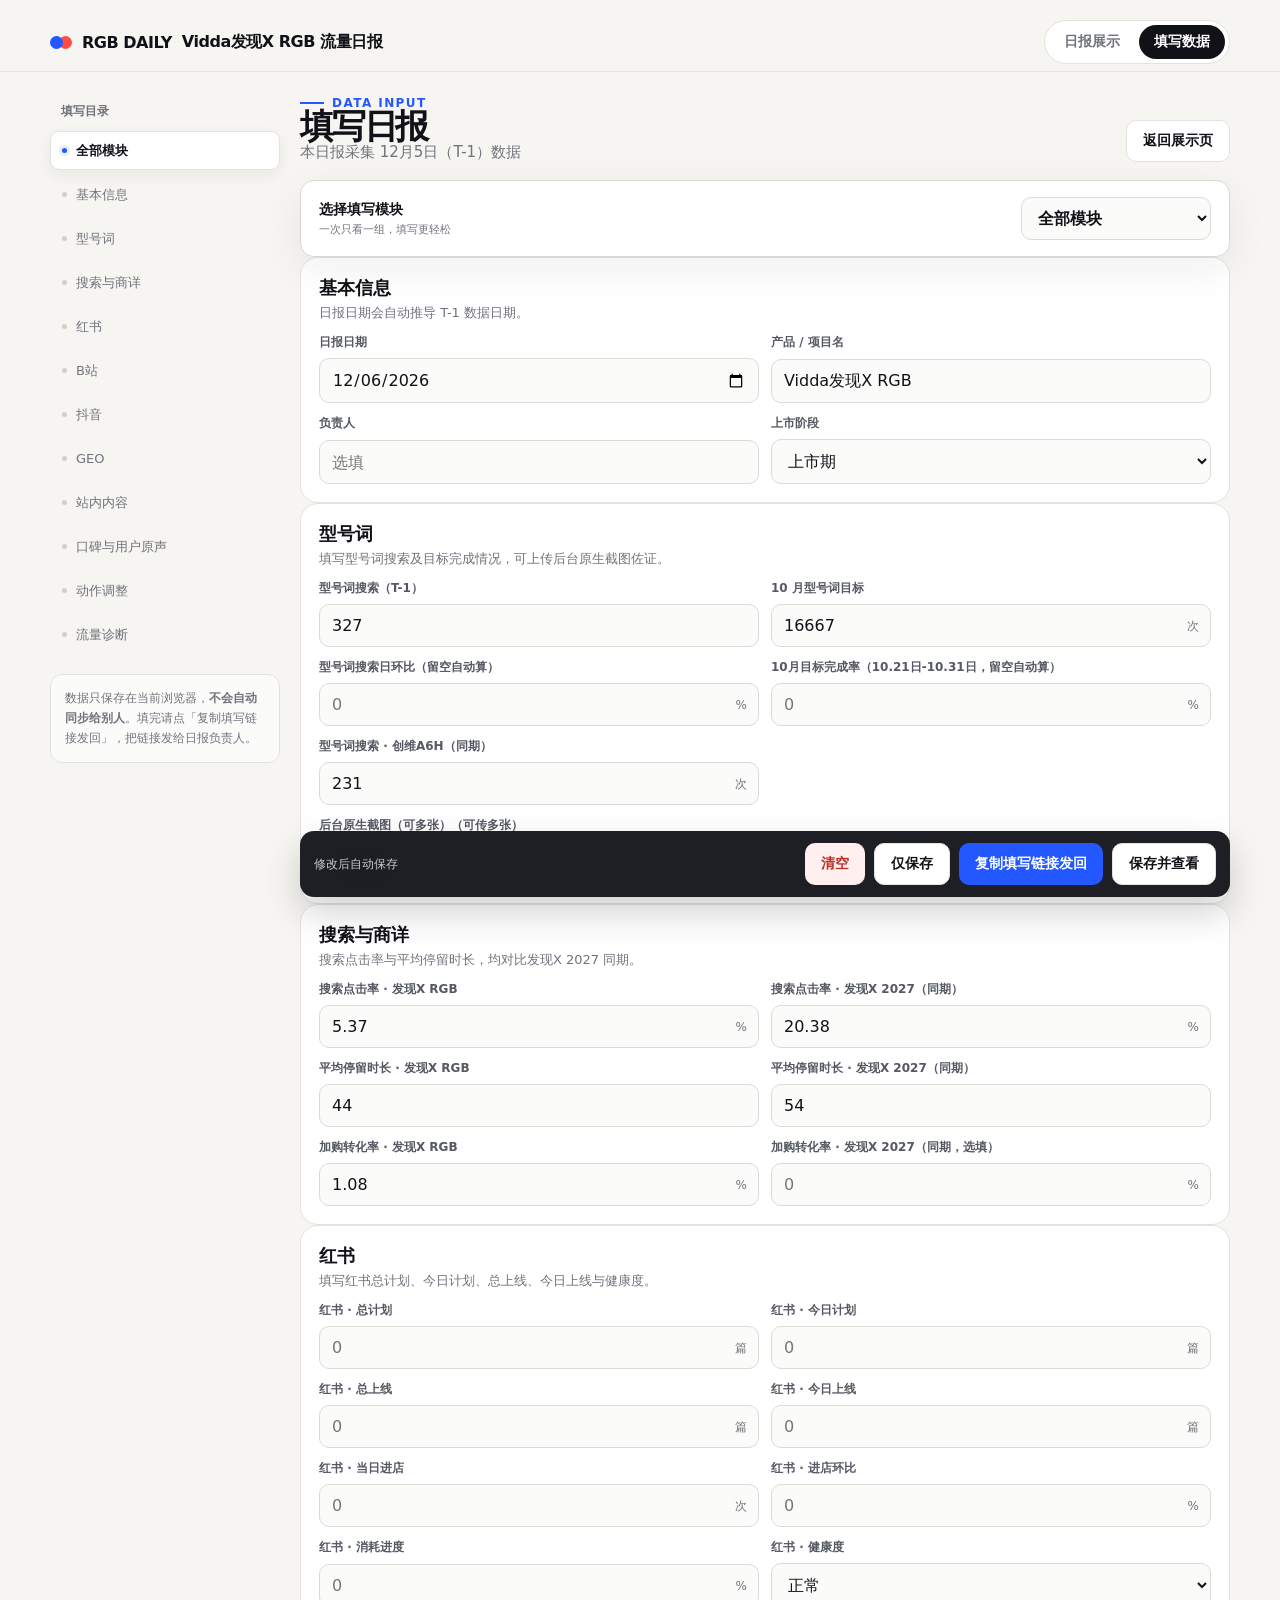
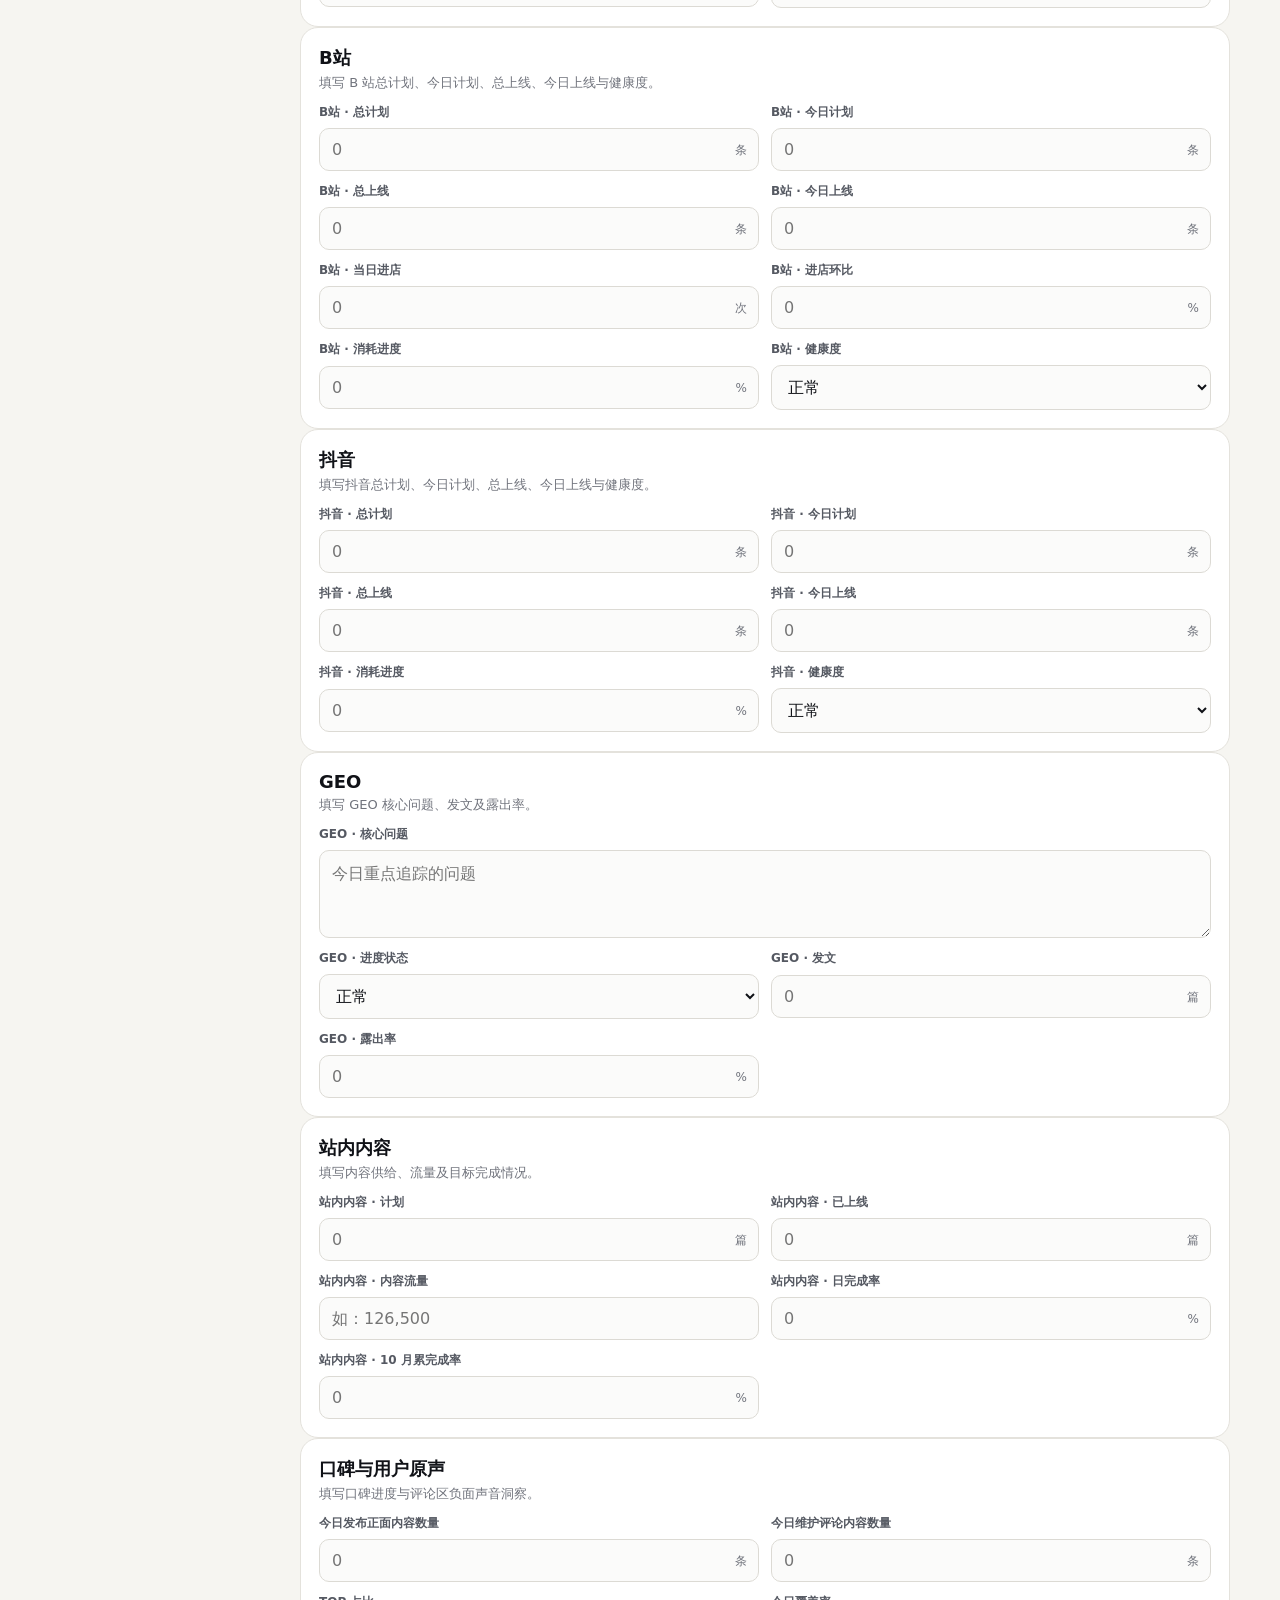
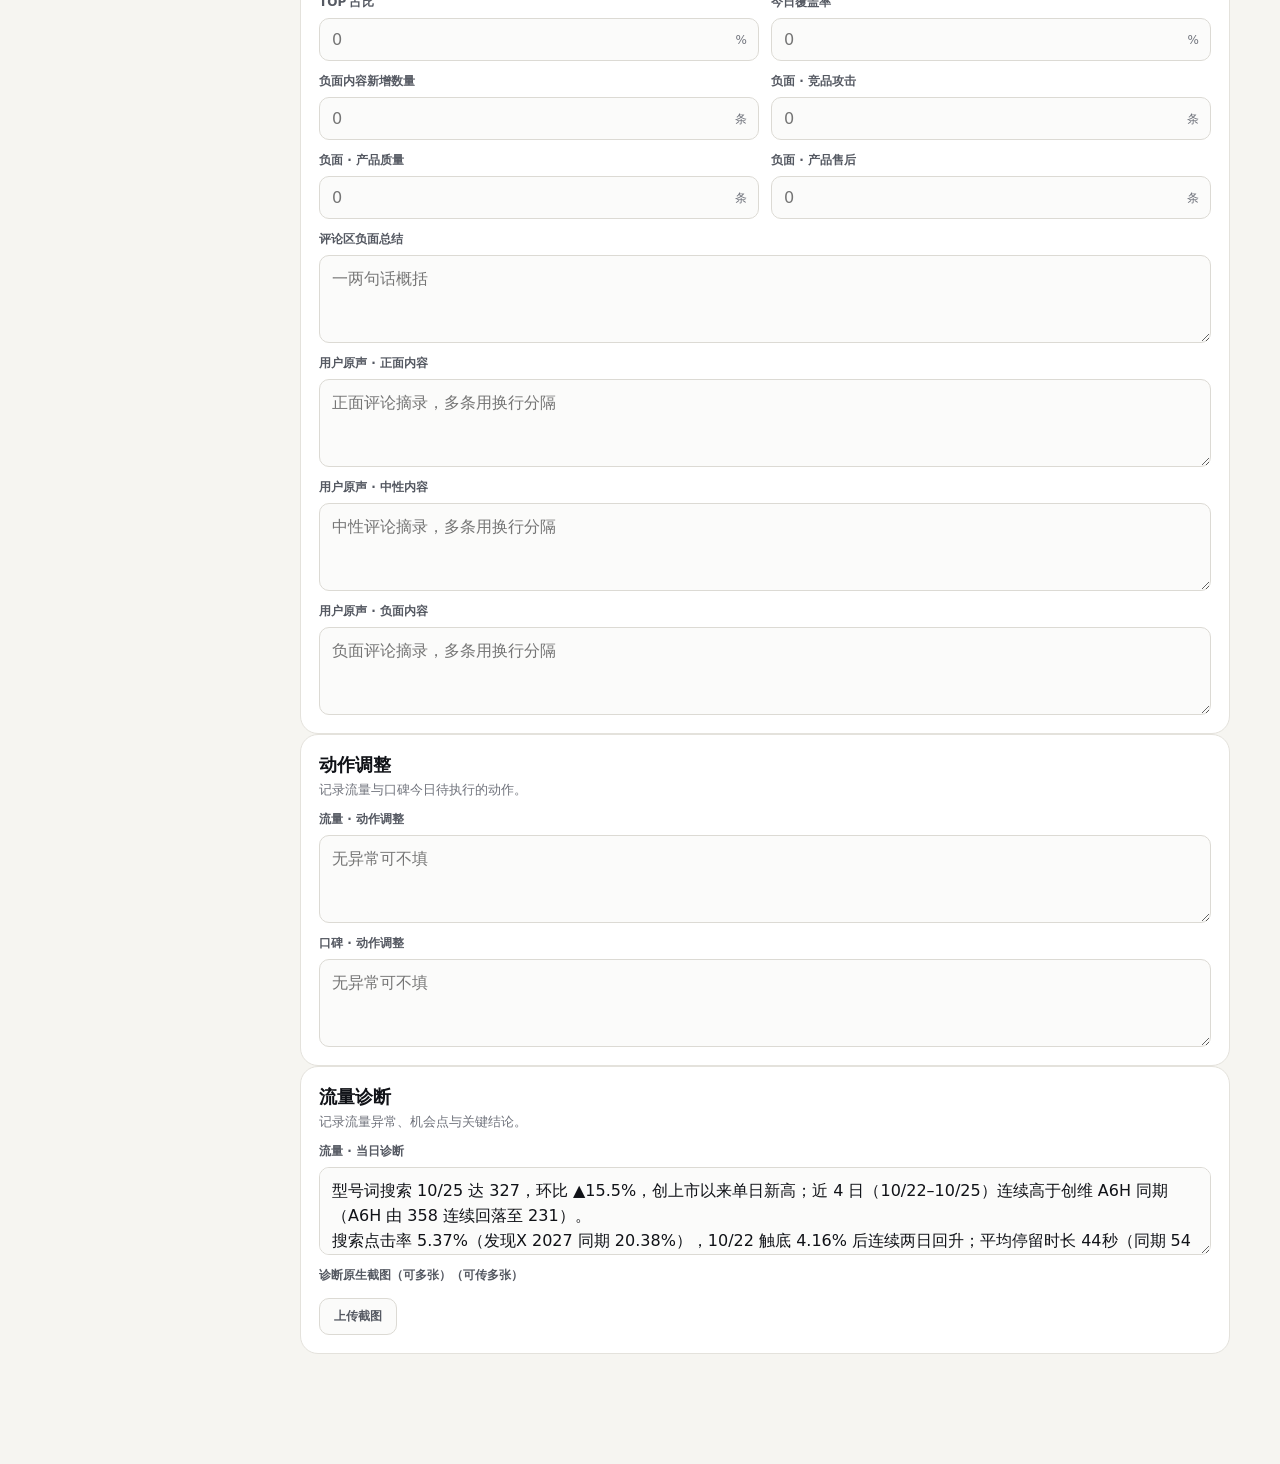
==== commit 5e844761: "新增 05 预售提报卡片：当日完成/冲刺期累计/日环比 + 预售完成曲线图（每日完成），编辑页同步加预售字段" ====
--- a/edit.html
+++ b/edit.html
@@ -33,7 +33,7 @@
     </div>
   </main>
   <div class="toast" id="toast" role="status"></div>
-  <script src="app.js?v=20261026e"></script>
+  <script src="app.js?v=20261027d"></script>
   <script>
   /* 本机没有任何填写内容时，自动带入当天归档数据，避免打开是空表 */
   (function () {
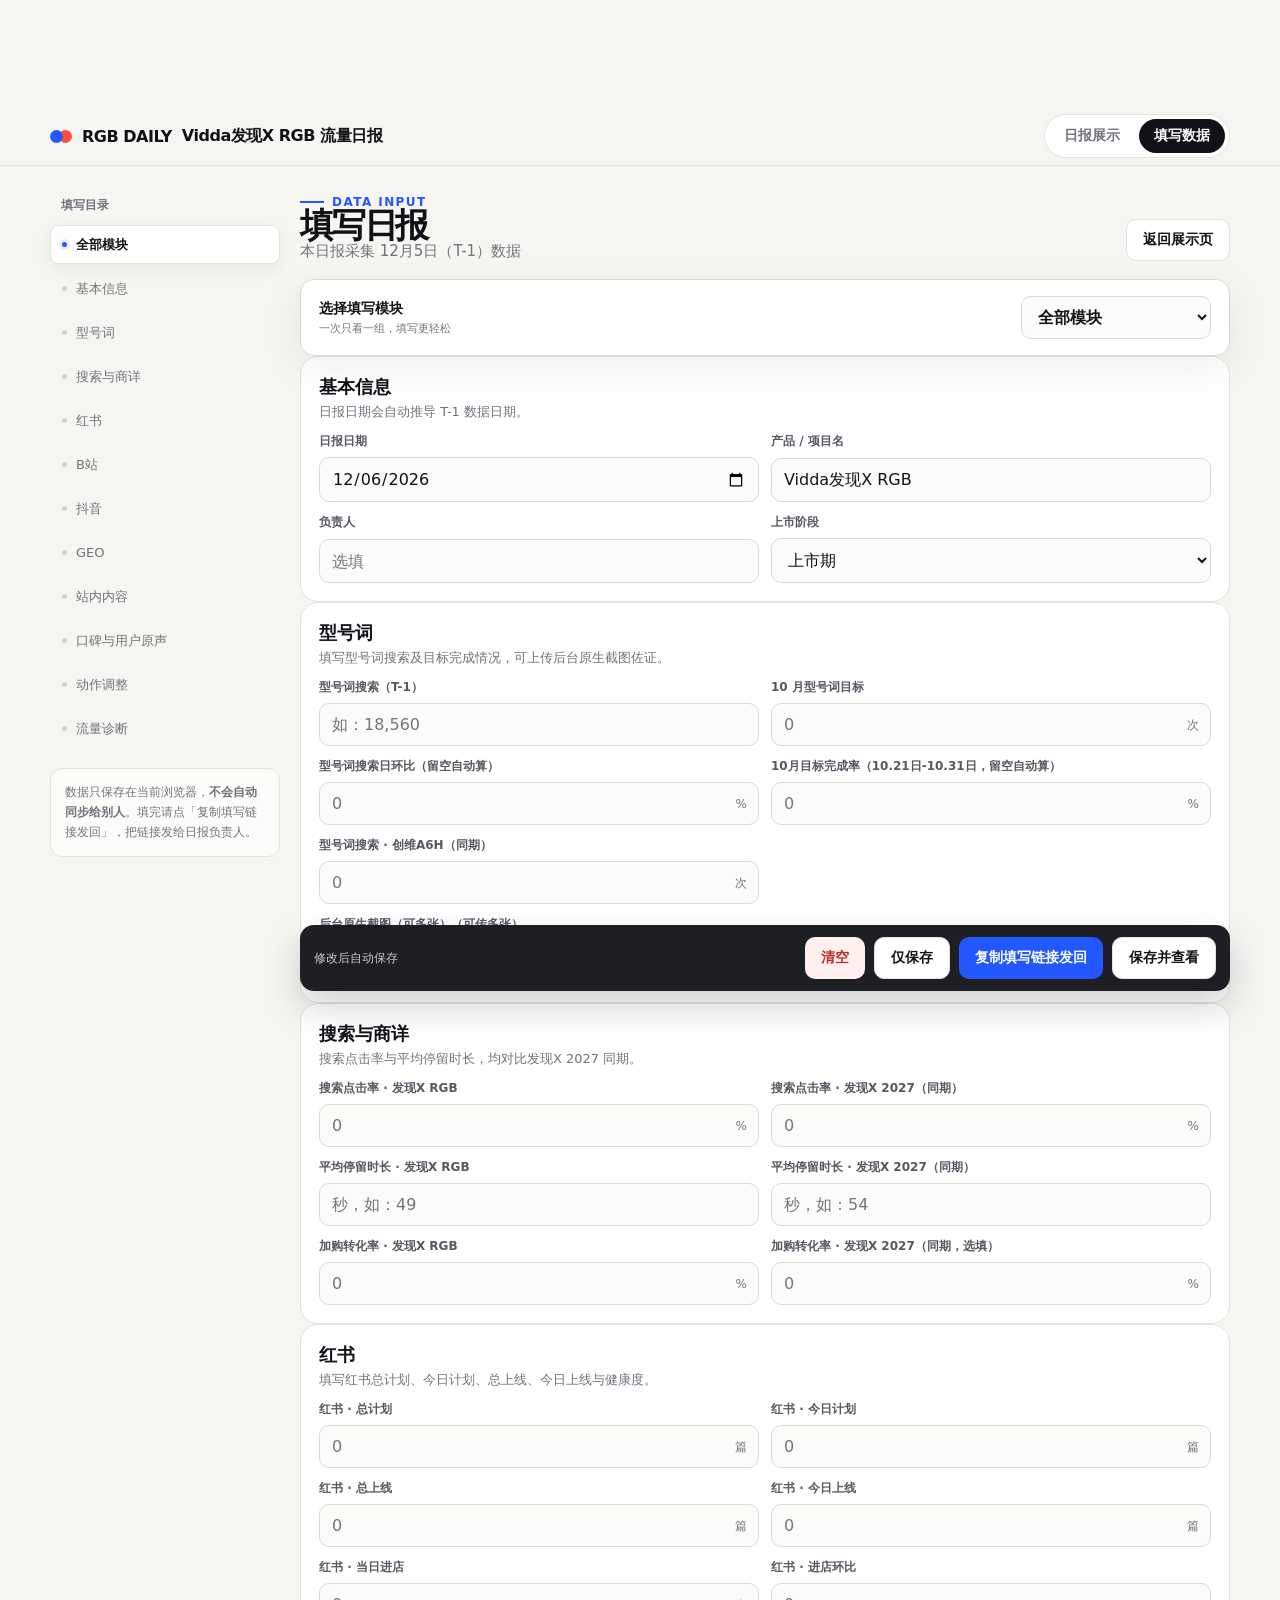
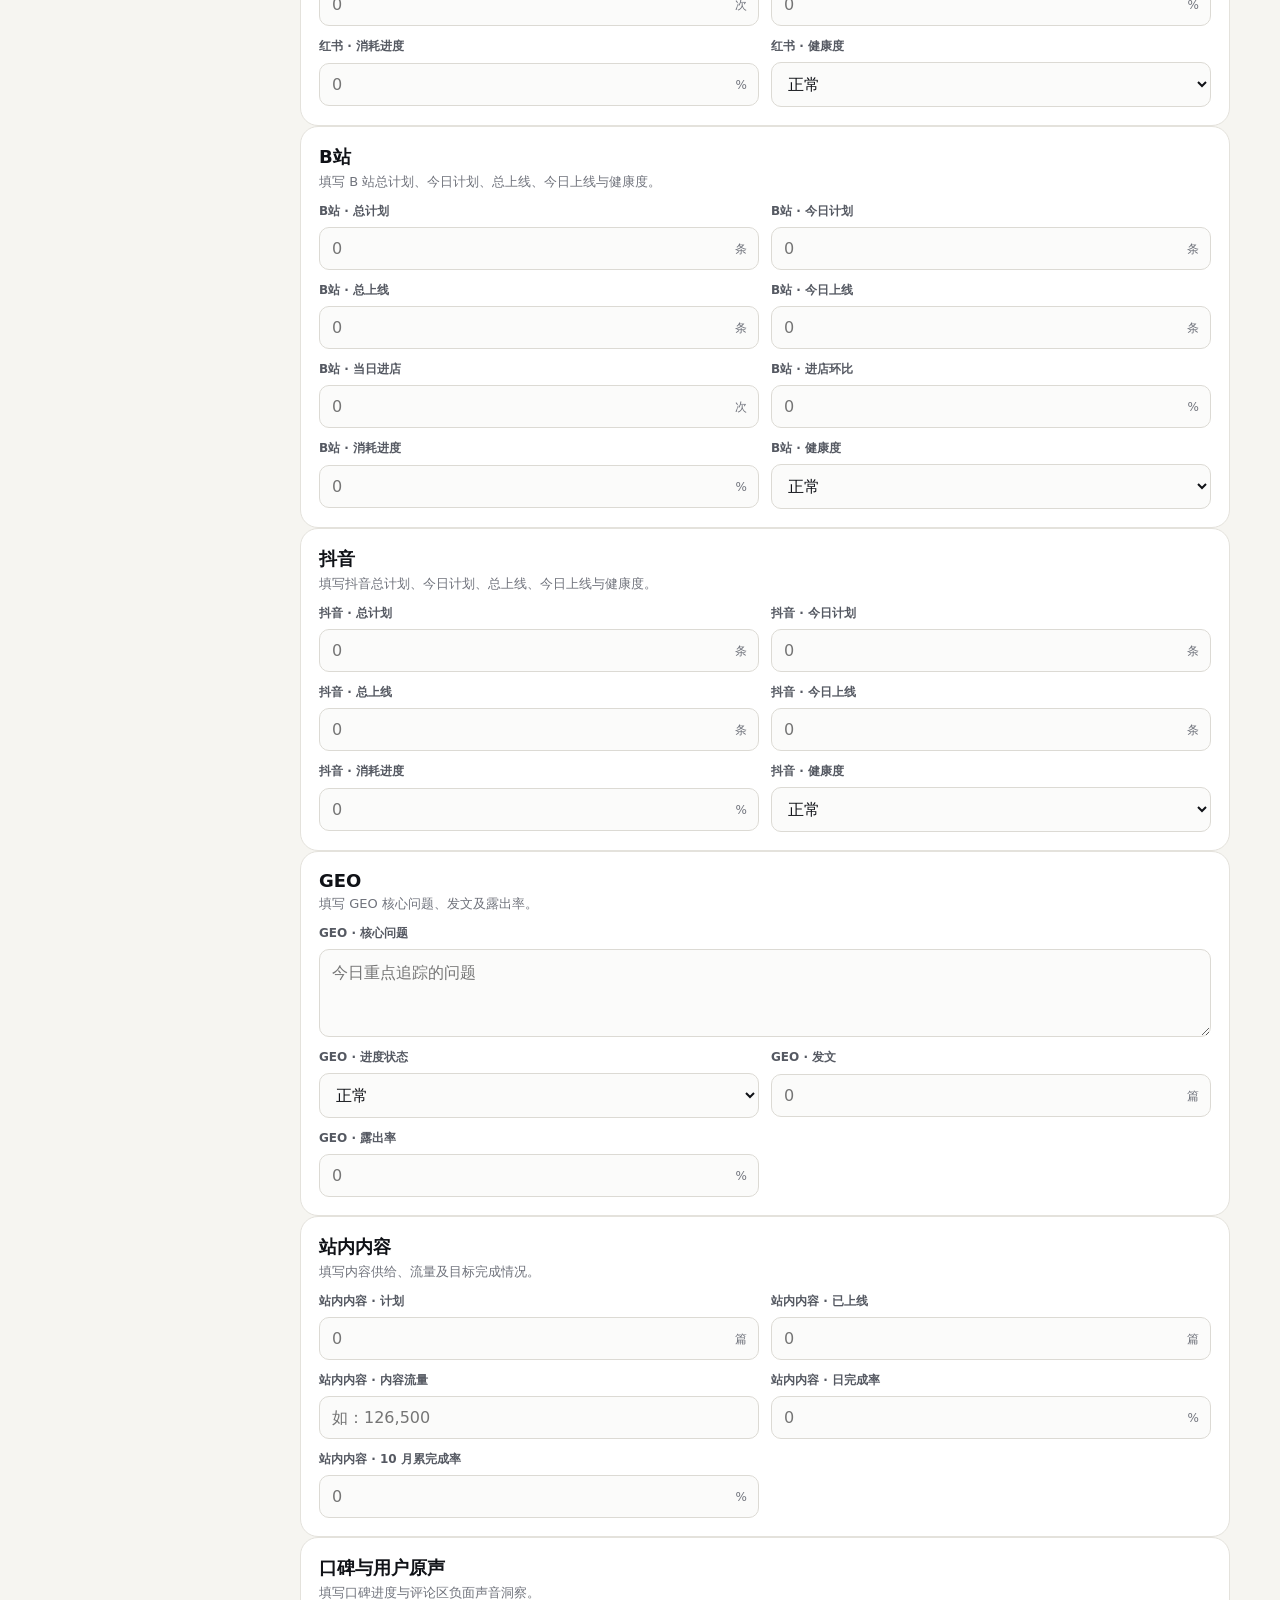
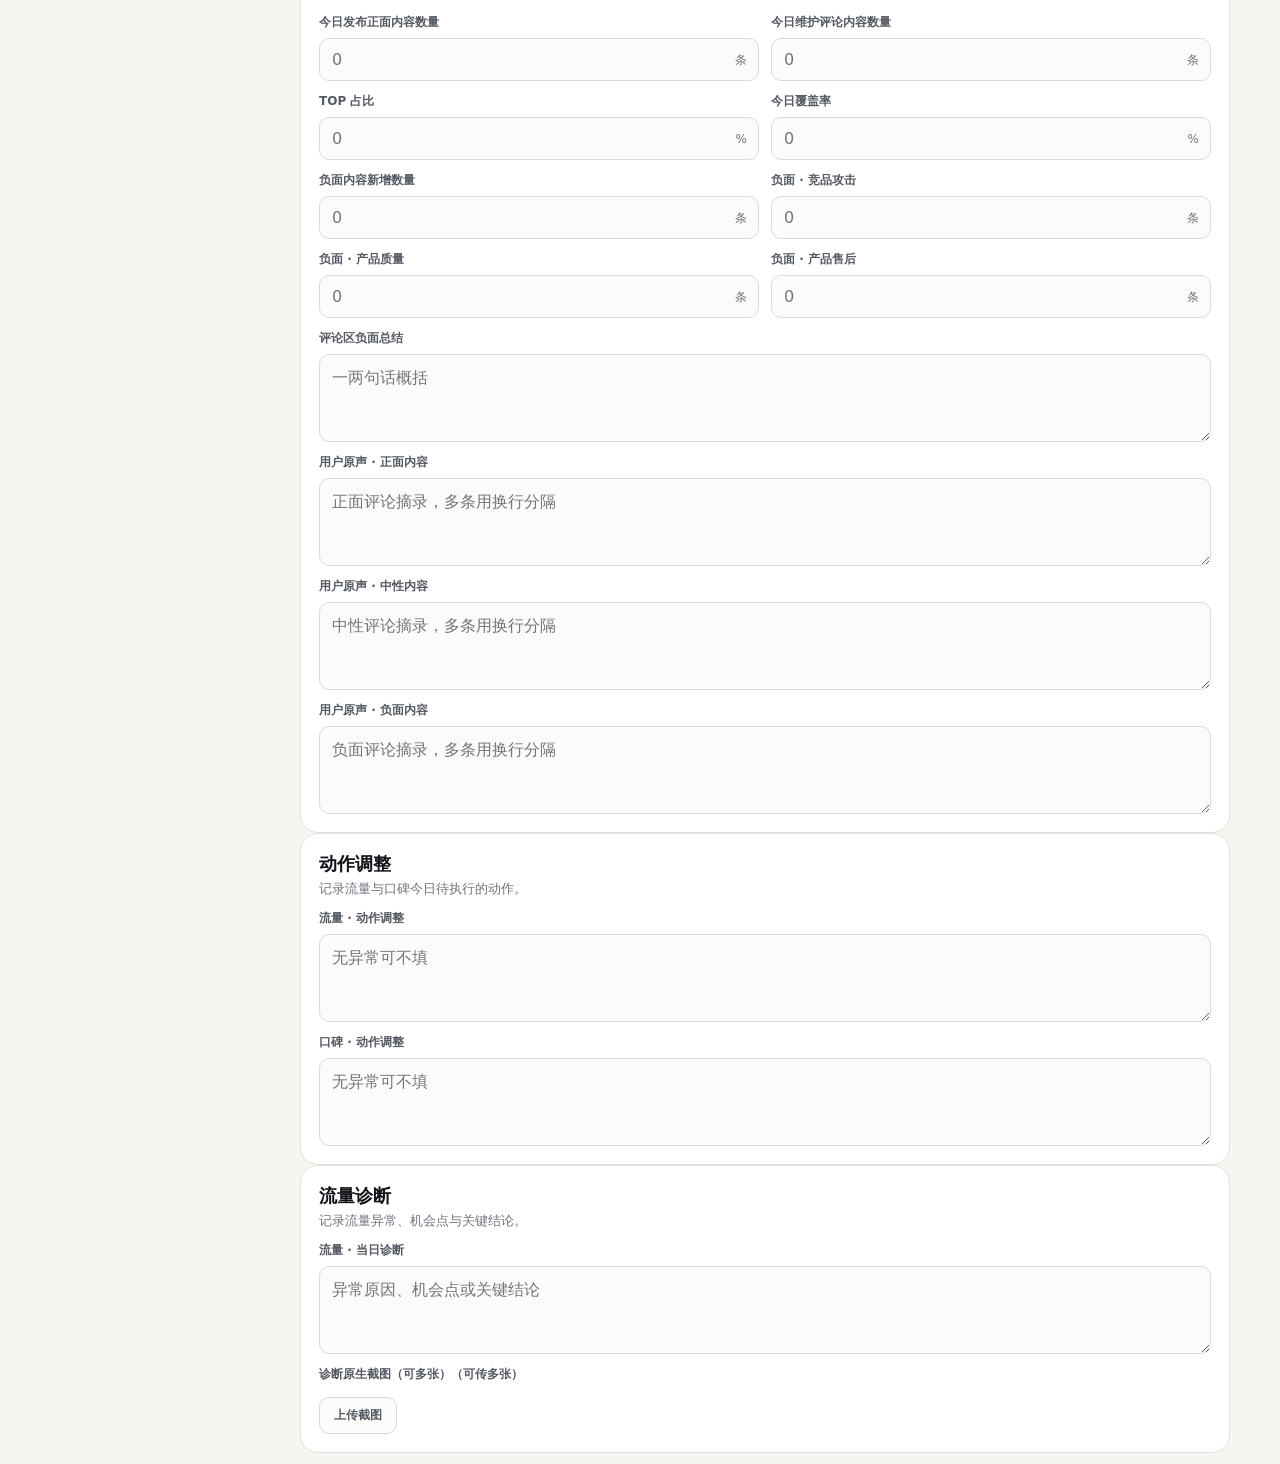
==== commit dbe4c5a9: "预售卡片改名「预售表现」并移到最顶部（诊断之后、核心流量之前），卡片编号重排" ====
--- a/edit.html
+++ b/edit.html
@@ -33,7 +33,7 @@
     </div>
   </main>
   <div class="toast" id="toast" role="status"></div>
-  <script src="app.js?v=20261027d"></script>
+  <script src="app.js?v=20261027e"></script>
   <script>
   /* 本机没有任何填写内容时，自动带入当天归档数据，避免打开是空表 */
   (function () {
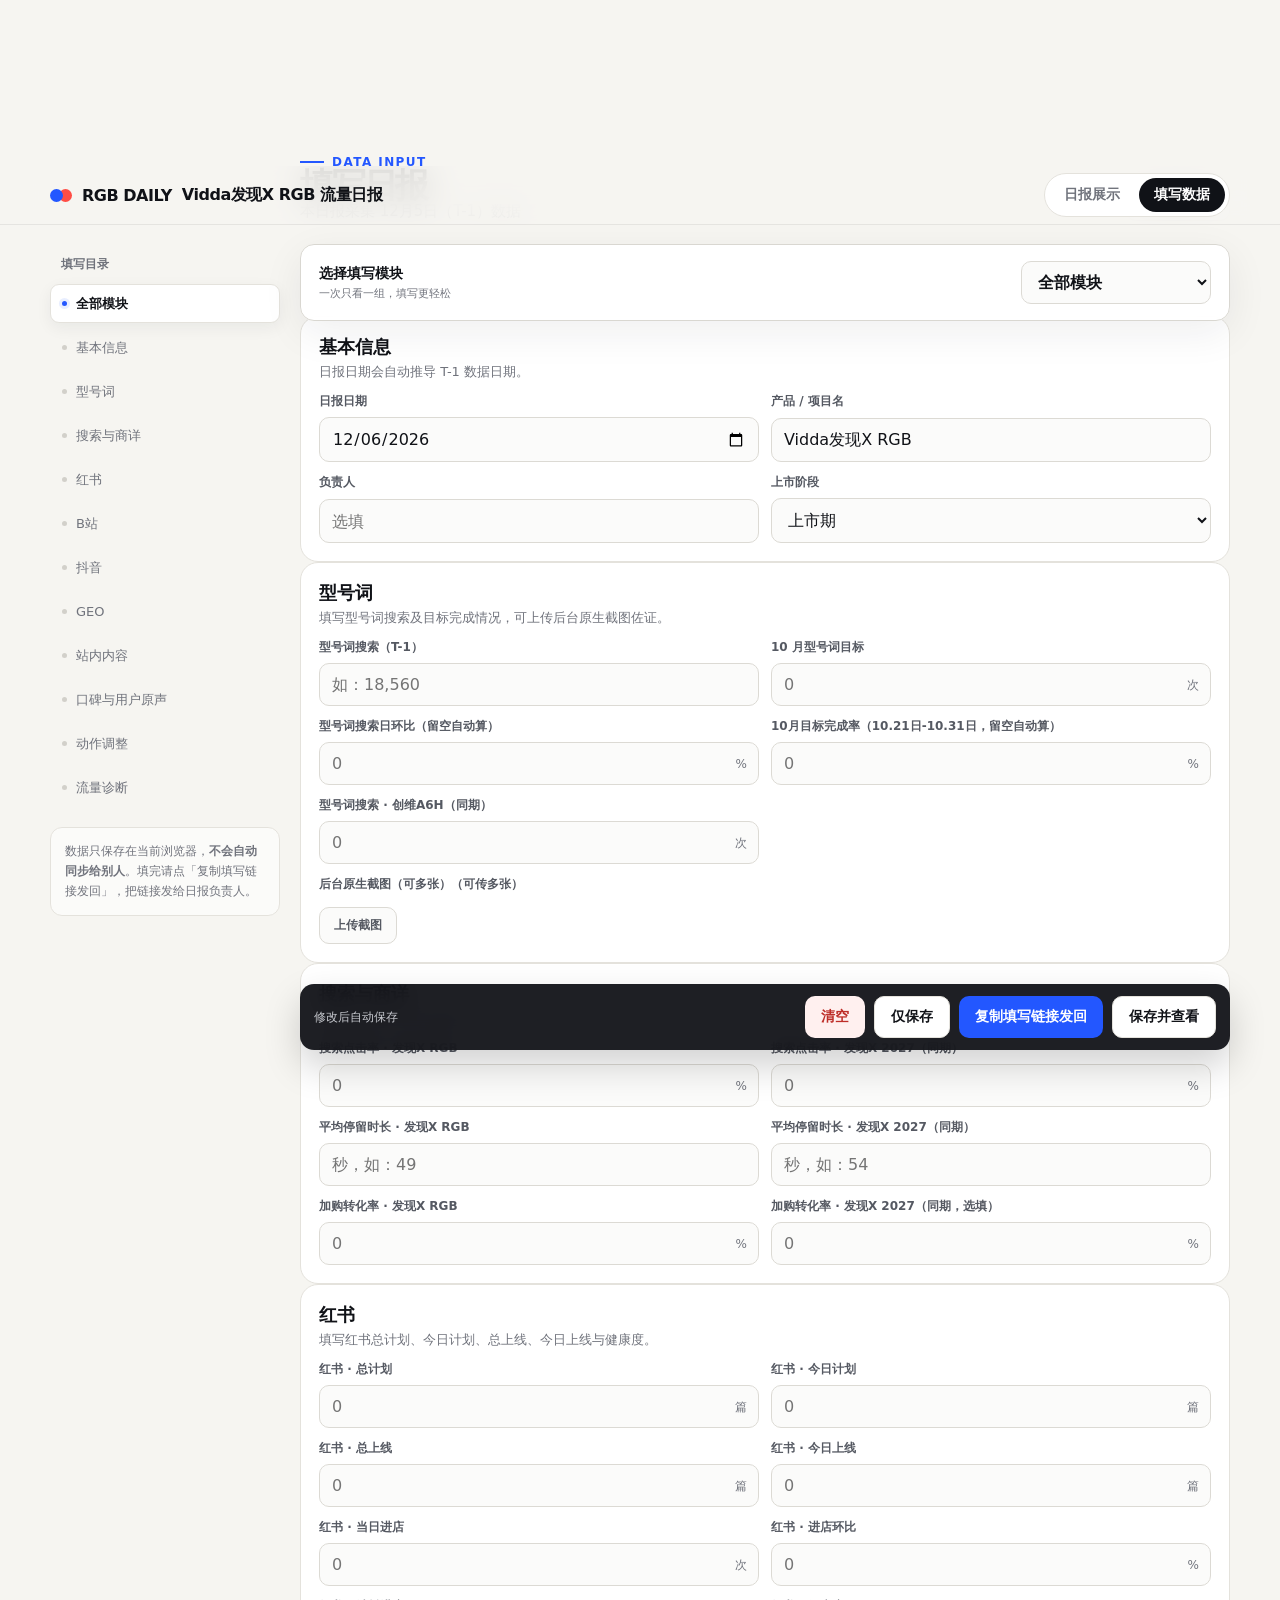
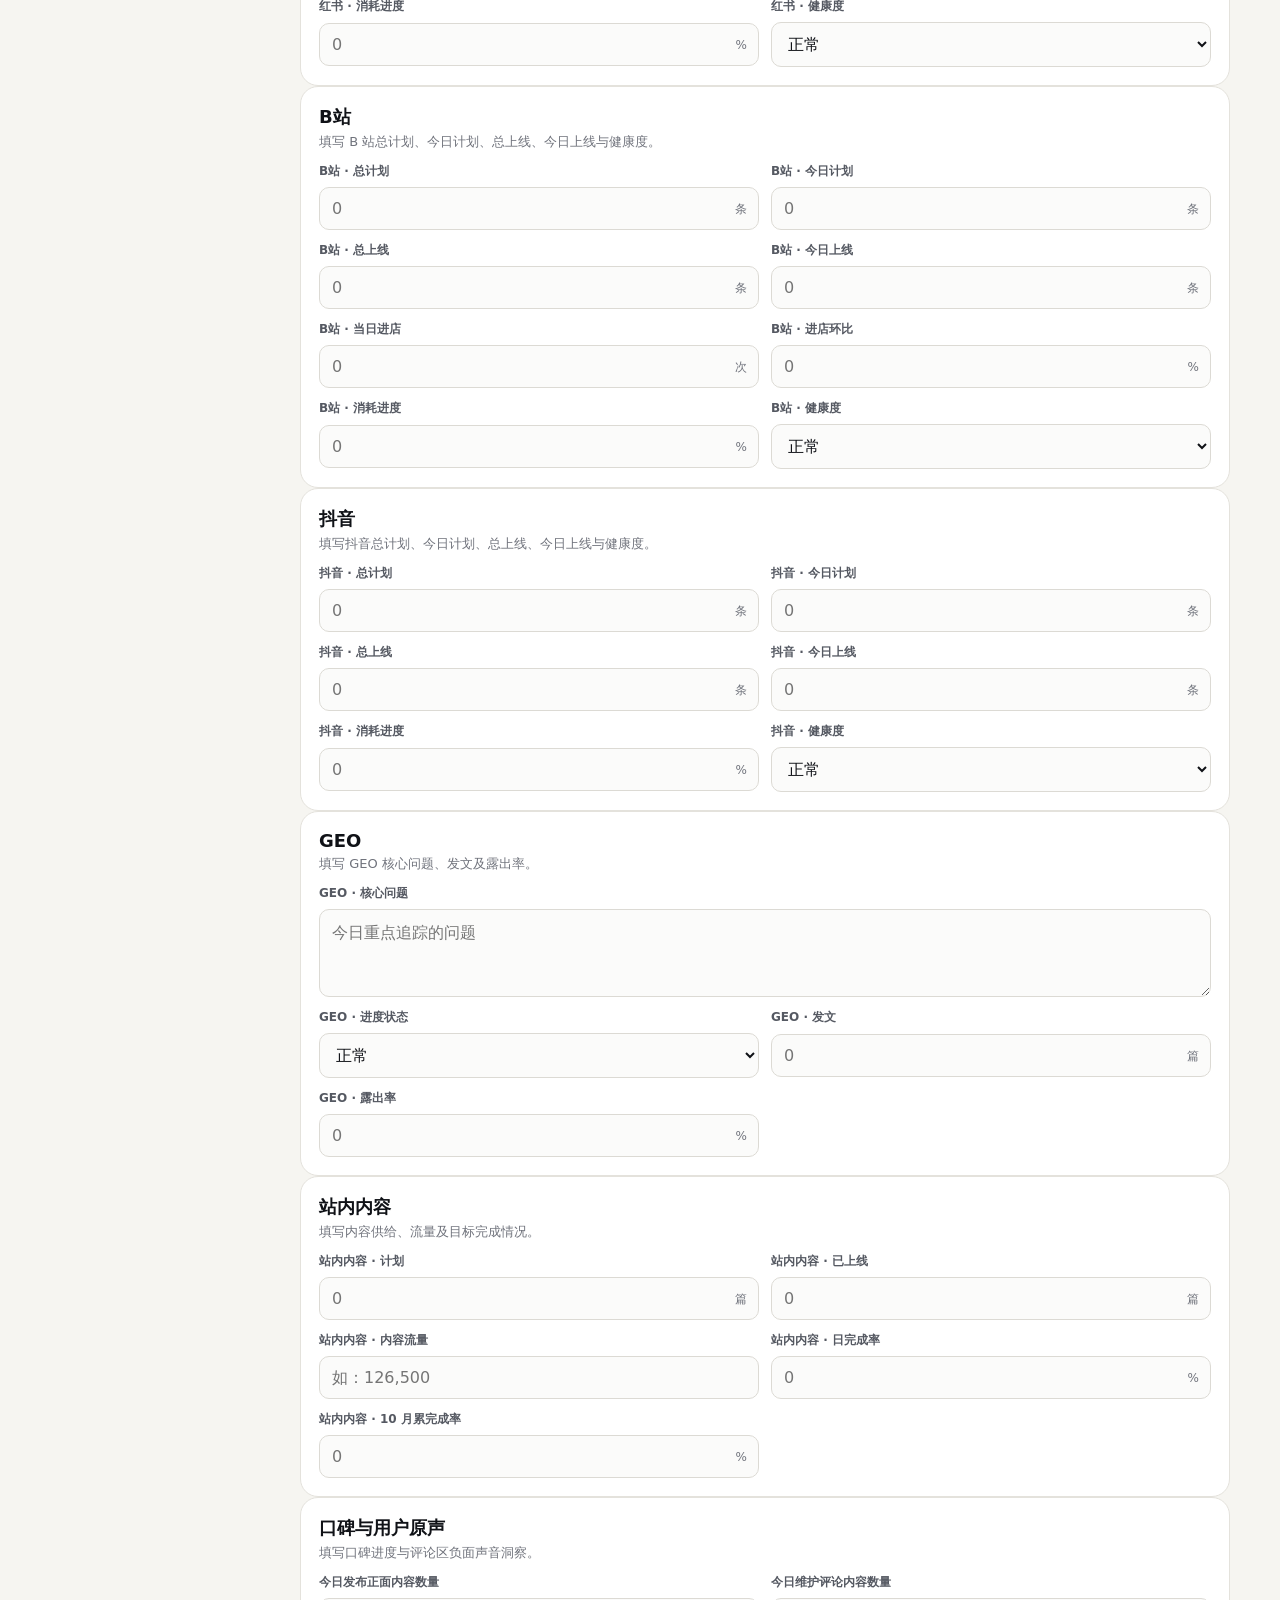
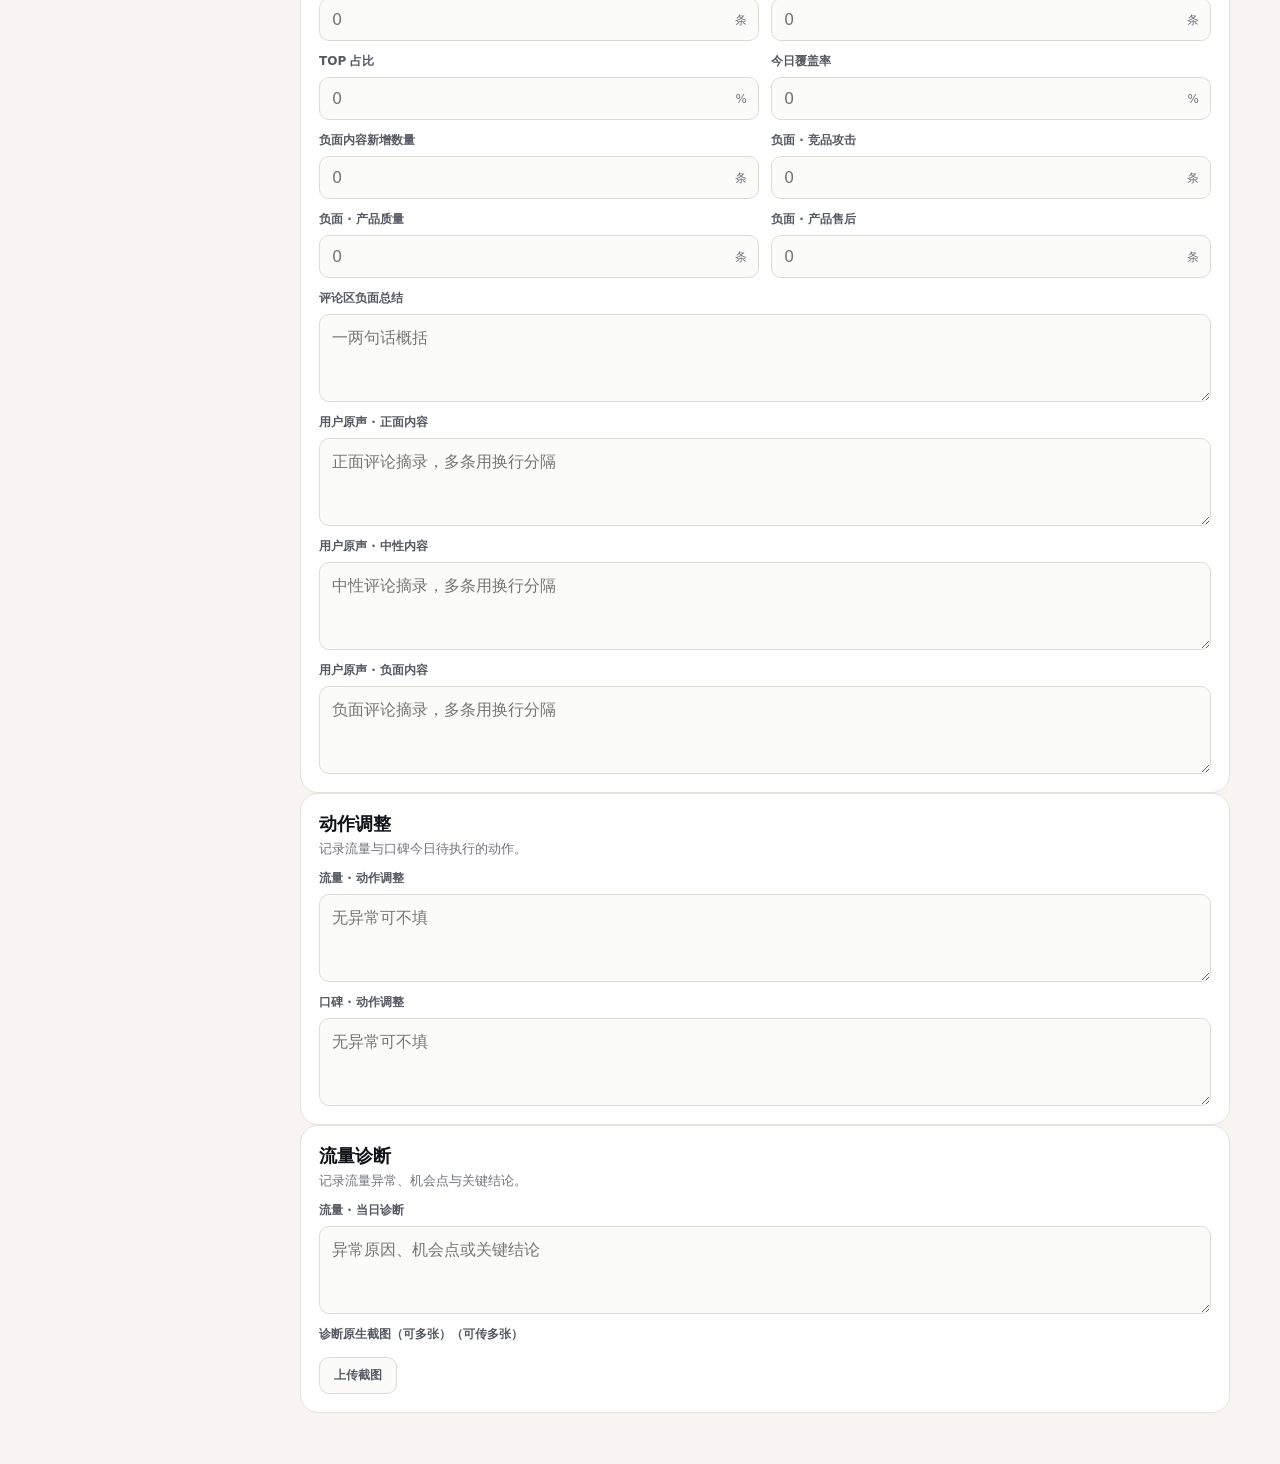
==== commit 1dc82106: "删除口碑与用户原声卡片：展示页移除、编辑表单移除口碑字段组、动作卡片改为单一动作并顺延为 05" ====
--- a/edit.html
+++ b/edit.html
@@ -33,7 +33,7 @@
     </div>
   </main>
   <div class="toast" id="toast" role="status"></div>
-  <script src="app.js?v=20261027e"></script>
+  <script src="app.js?v=20261027f"></script>
   <script>
   /* 本机没有任何填写内容时，自动带入当天归档数据，避免打开是空表 */
   (function () {
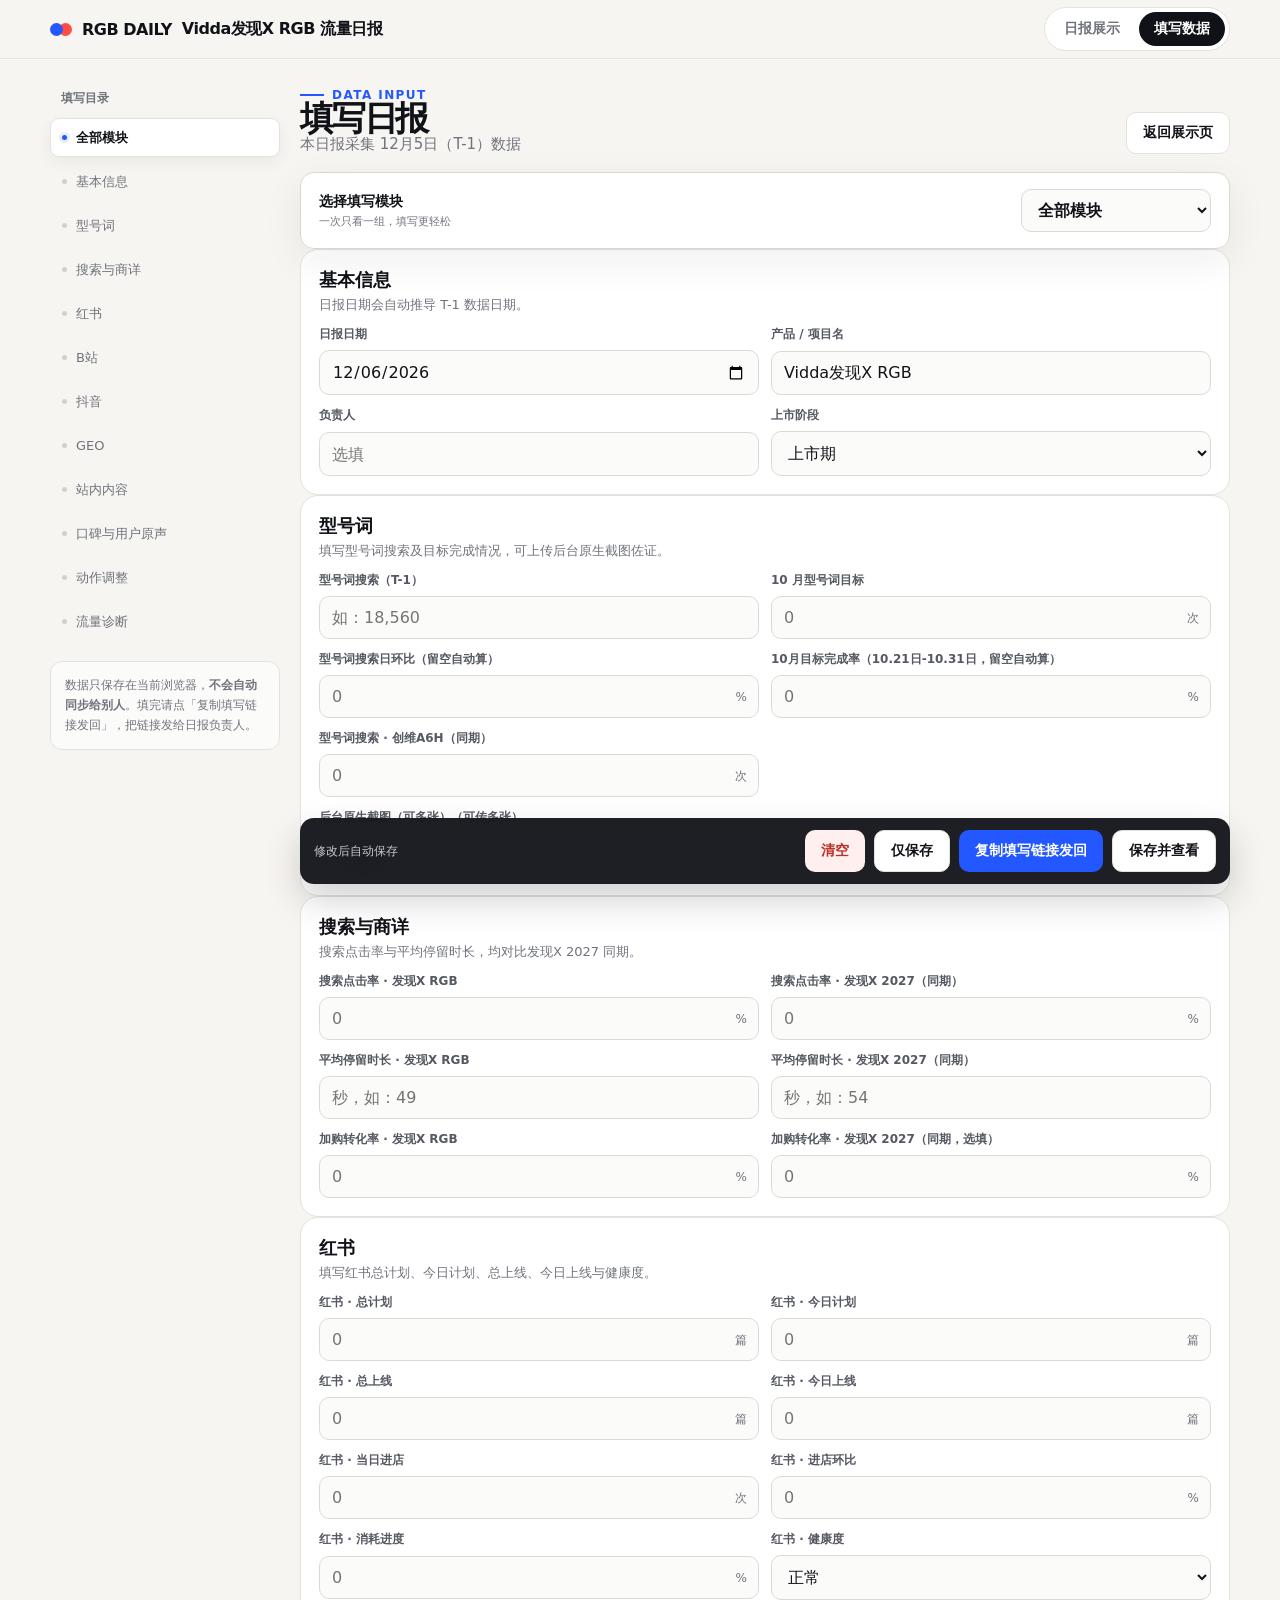
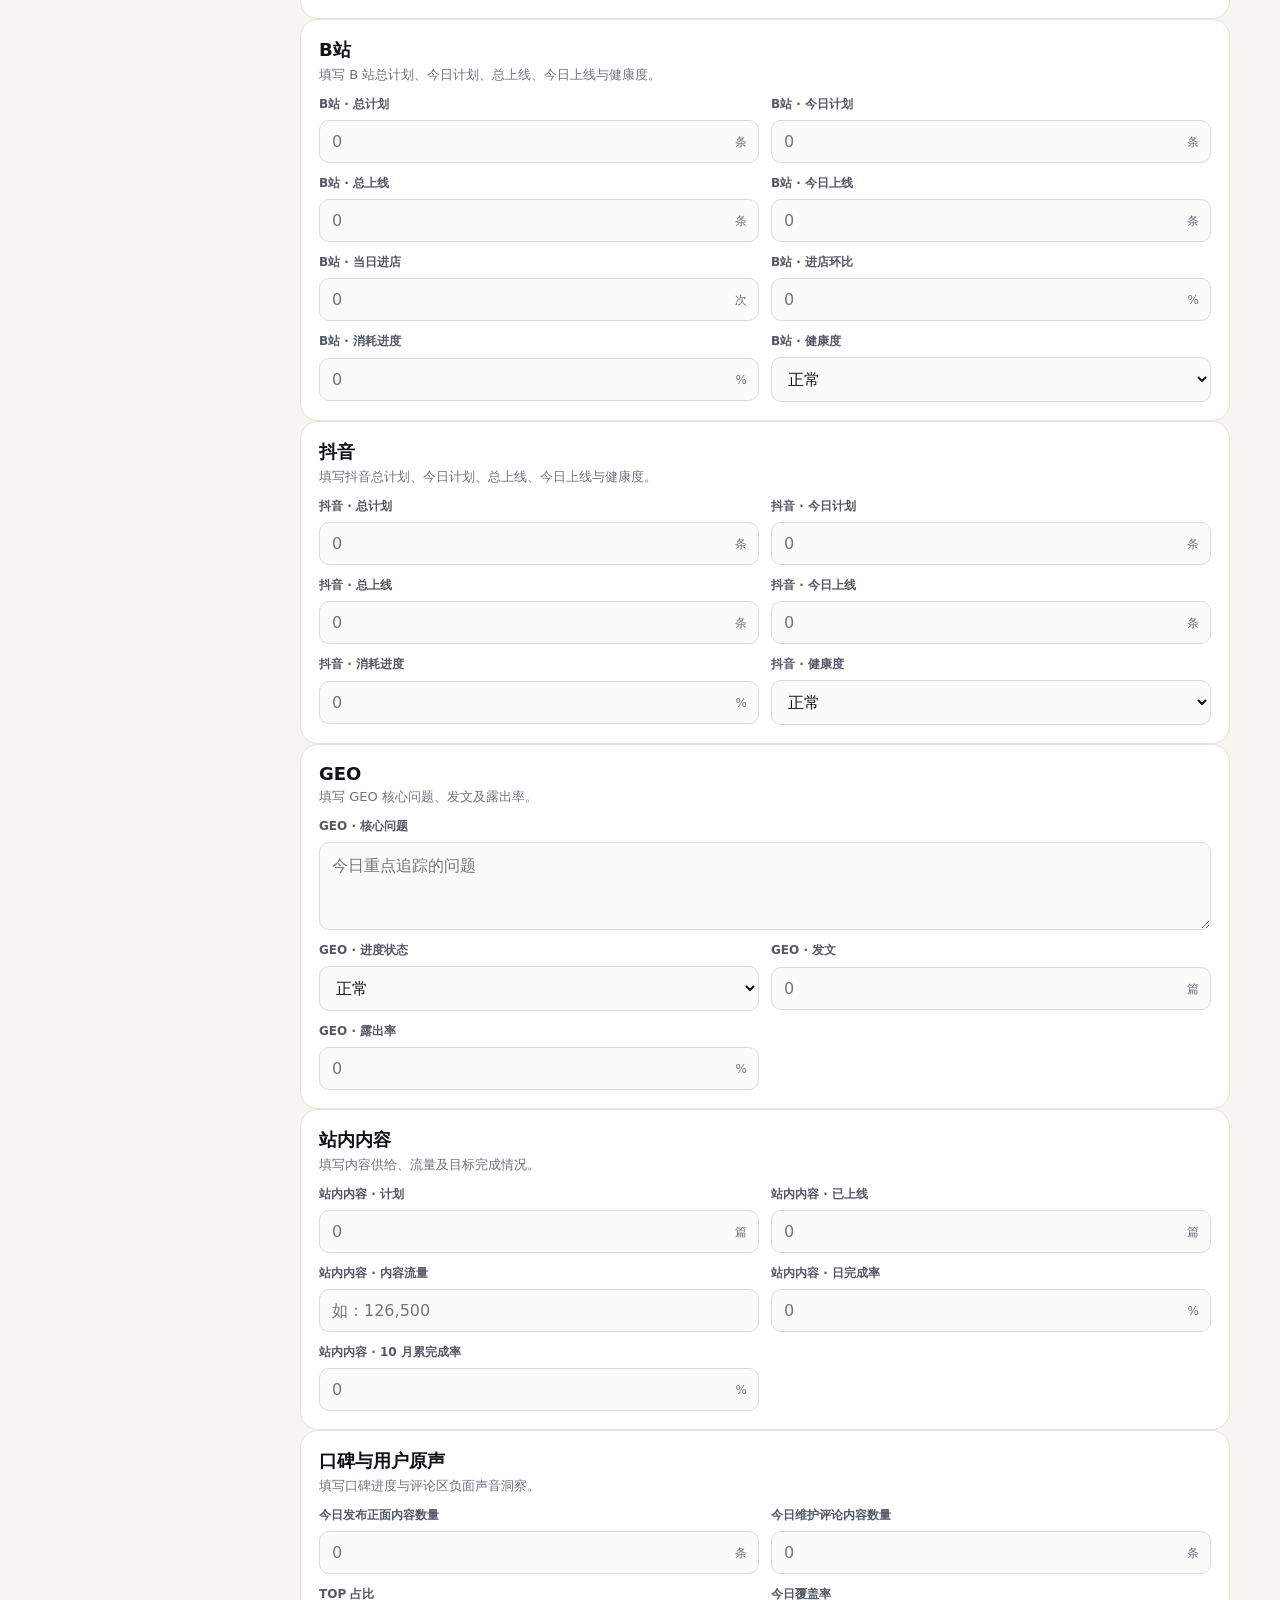
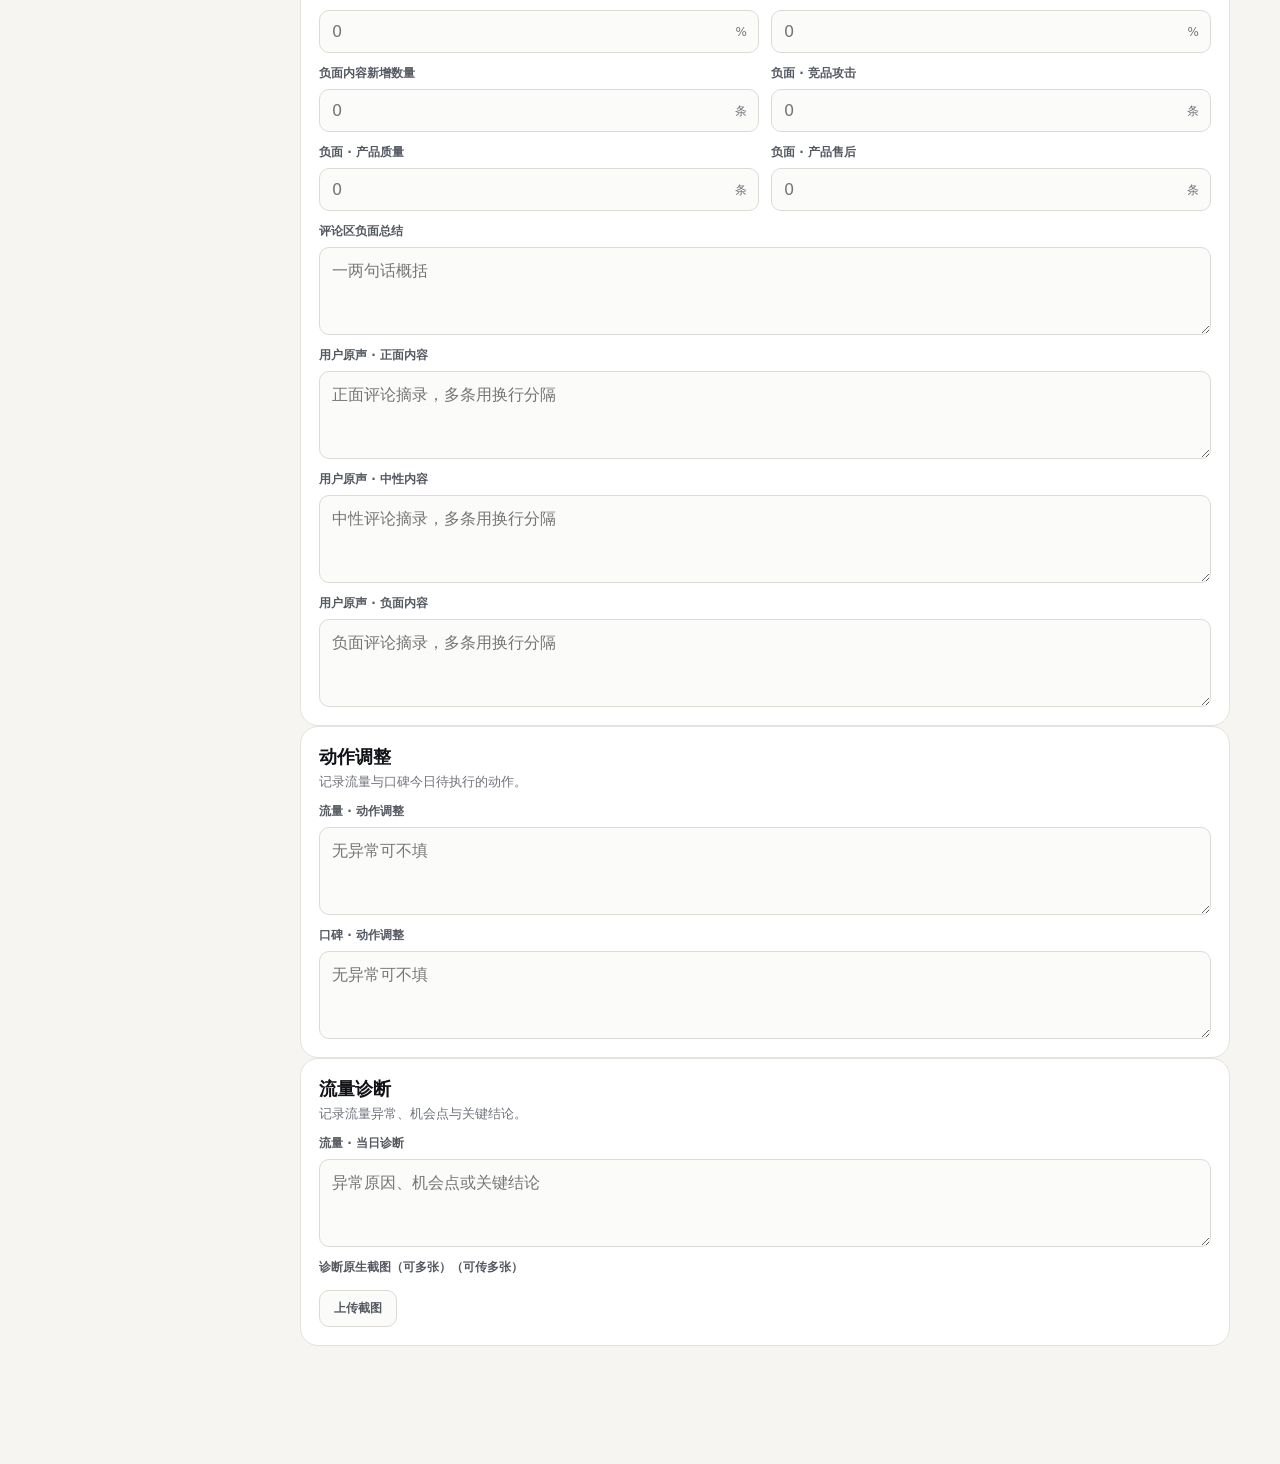
==== commit ad87c21f: "整体紧凑化：压缩卡片/指标/趋势图留白，页面高度 2377→1985px，信息构成不变" ====
--- a/edit.html
+++ b/edit.html
@@ -33,7 +33,7 @@
     </div>
   </main>
   <div class="toast" id="toast" role="status"></div>
-  <script src="app.js?v=20261027f"></script>
+  <script src="app.js?v=20261027g"></script>
   <script>
   /* 本机没有任何填写内容时，自动带入当天归档数据，避免打开是空表 */
   (function () {
--- a/styles.css
+++ b/styles.css
@@ -303,3 +303,34 @@
 .date-switch select:hover { border-color: #C9C2B4; }
 .date-switch select:focus { border-color: var(--blue); }
 @media print { .date-switch { display: none !important; } }
+
+/* === 紧凑版式覆盖：只压缩留白，不改变信息构成与结构 === */
+.hero { padding: 16px 0 10px; gap: 20px; }
+.hero-date strong { font-size: 27px; }
+.report-grid { gap: 8px; padding-bottom: 14px; }
+.card { padding: 10px 13px; }
+.card-head { gap: 12px; margin-bottom: 6px; }
+.card h2 { font-size: 17px; }
+.metric-groups { gap: 7px; }
+.metric-group { gap: 6px; }
+.metric-group-label { font-size: 12px; }
+.metrics { border-radius: 11px; }
+.metric { padding: 7px 11px; min-height: 54px; }
+.metric strong { margin-top: 3px; font-size: 20px; }
+.metric.with-benchmark { min-height: 74px; }
+.benchmark { padding-top: 6px; }
+.trend-panel { margin-top: 1px; border-radius: 11px; }
+.trend-panel summary { padding: 7px 13px; gap: 14px; }
+.trend-chart-head { padding: 8px 14px 0; }
+.trend-chart-scroll { padding: 0 6px 4px; }
+.trend-chart { height: 152px; }
+.trend-chart-lg { height: 150px; }
+.trend-empty { padding: 12px; font-size: 12px; }
+.subsection { margin-top: 10px; padding-top: 9px; }
+.subsection-title { margin-bottom: 8px; }
+.channel-grid { gap: 8px; }
+.channel-card { padding: 10px 12px; border-radius: 11px; }
+.channel-name { margin-bottom: 7px; font-size: 14px; }
+.channel-stats { gap: 7px 8px; }
+.content-metrics .metric, .rep-metrics .metric { padding: 10px 12px; min-height: 58px; }
+.content-metrics .metric strong, .rep-metrics .metric strong { margin-top: 3px; font-size: 17px; }
